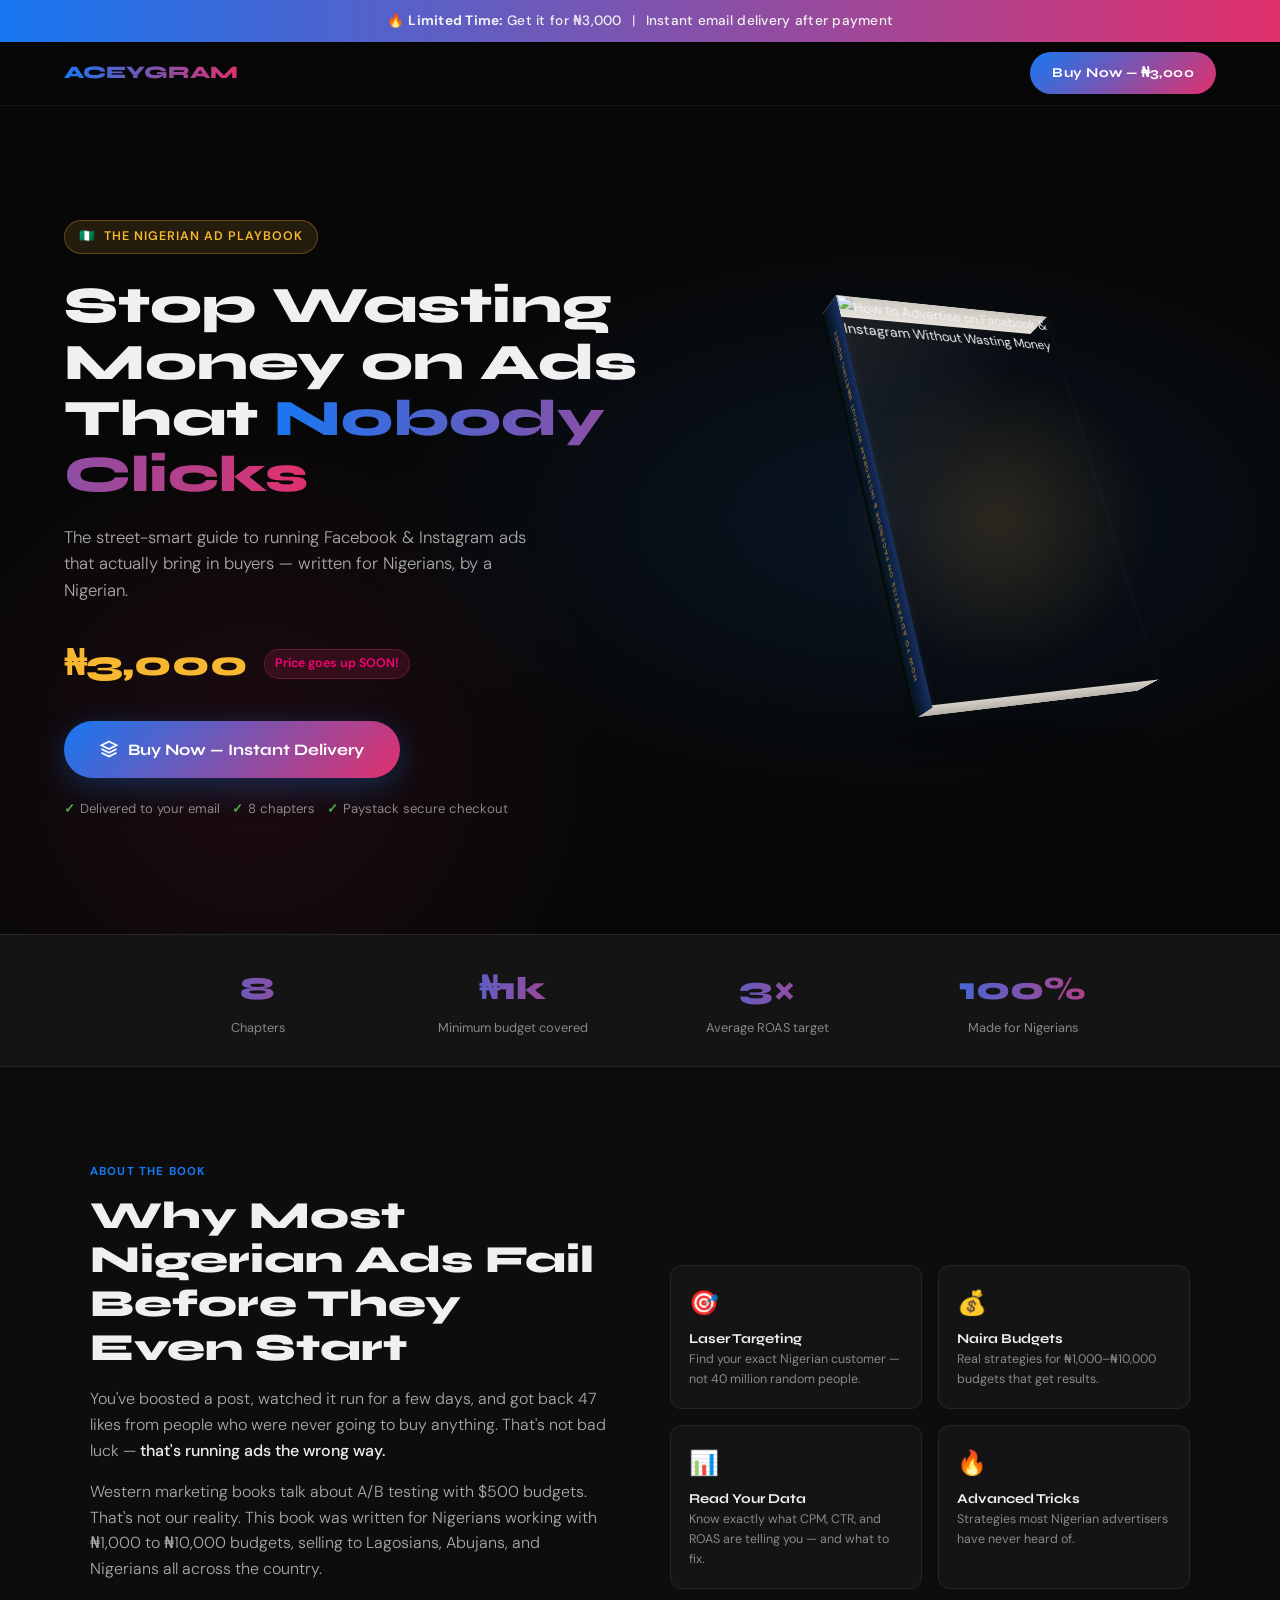
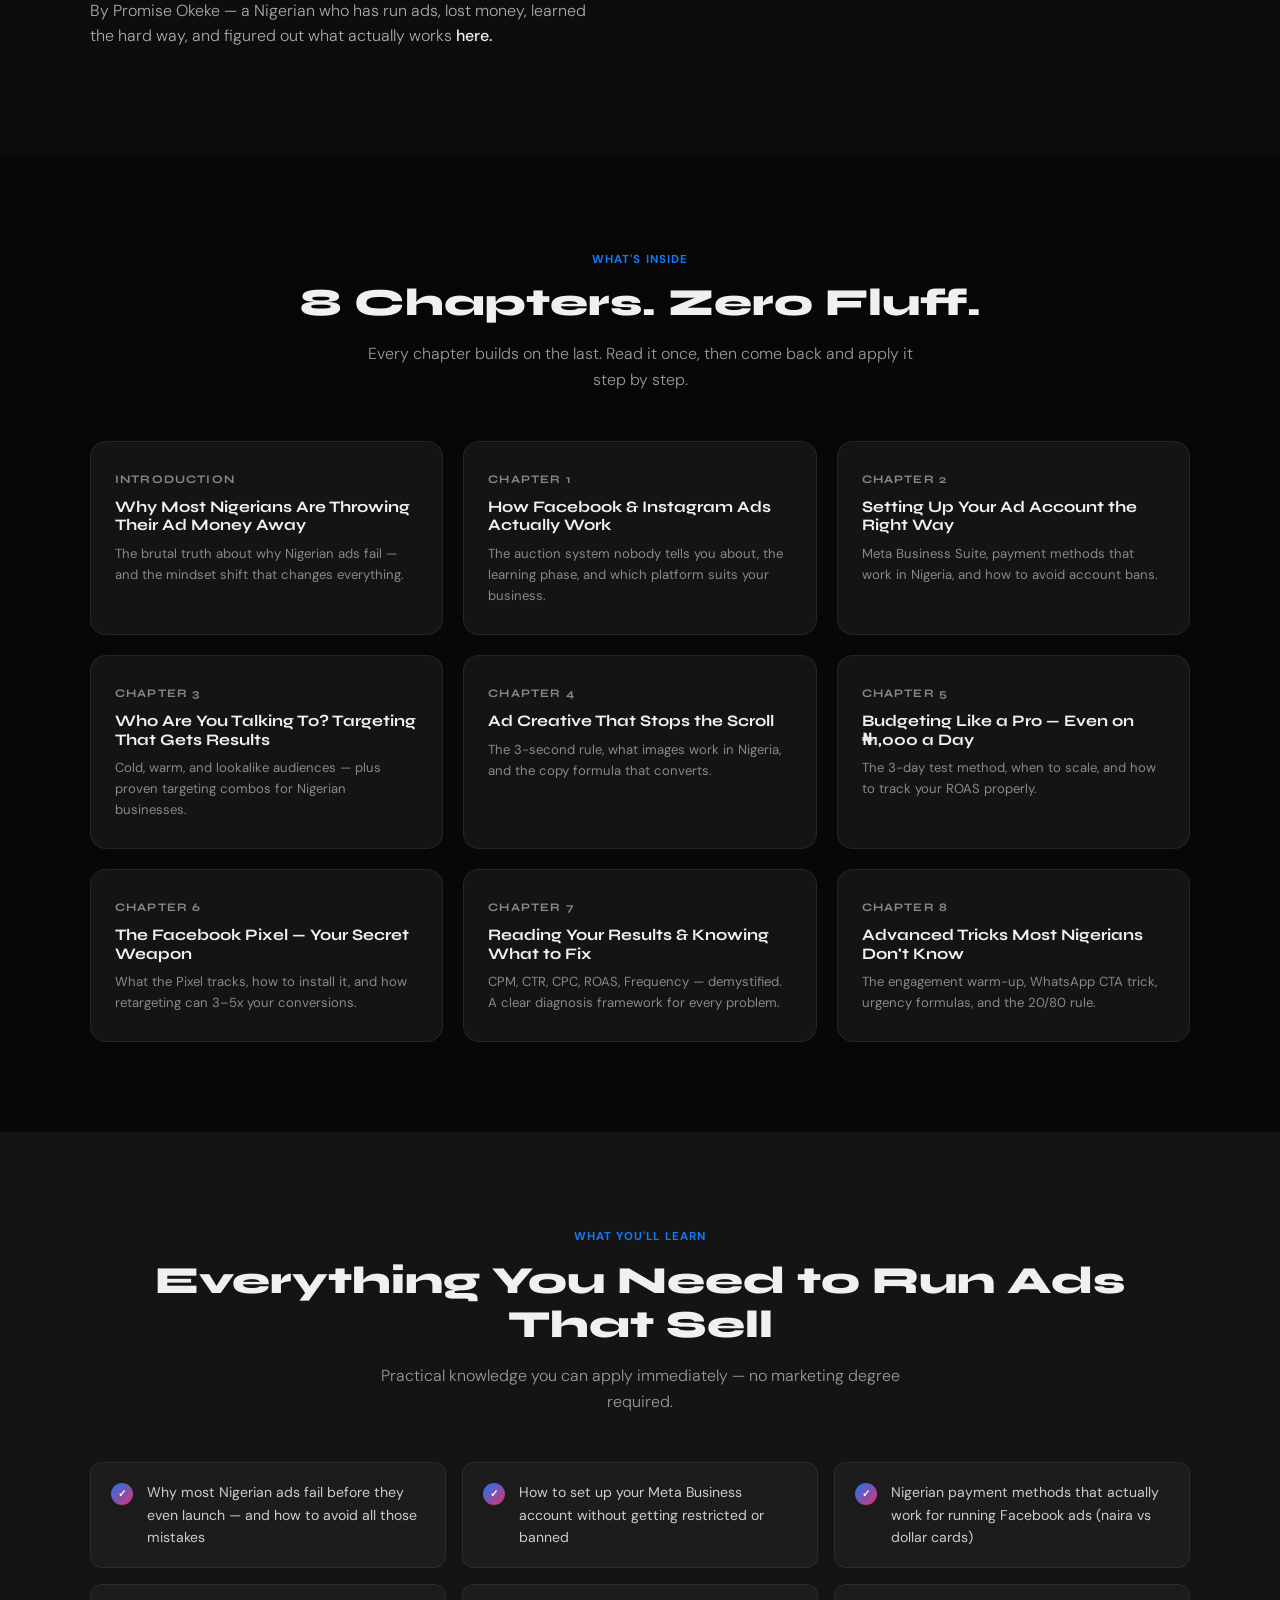
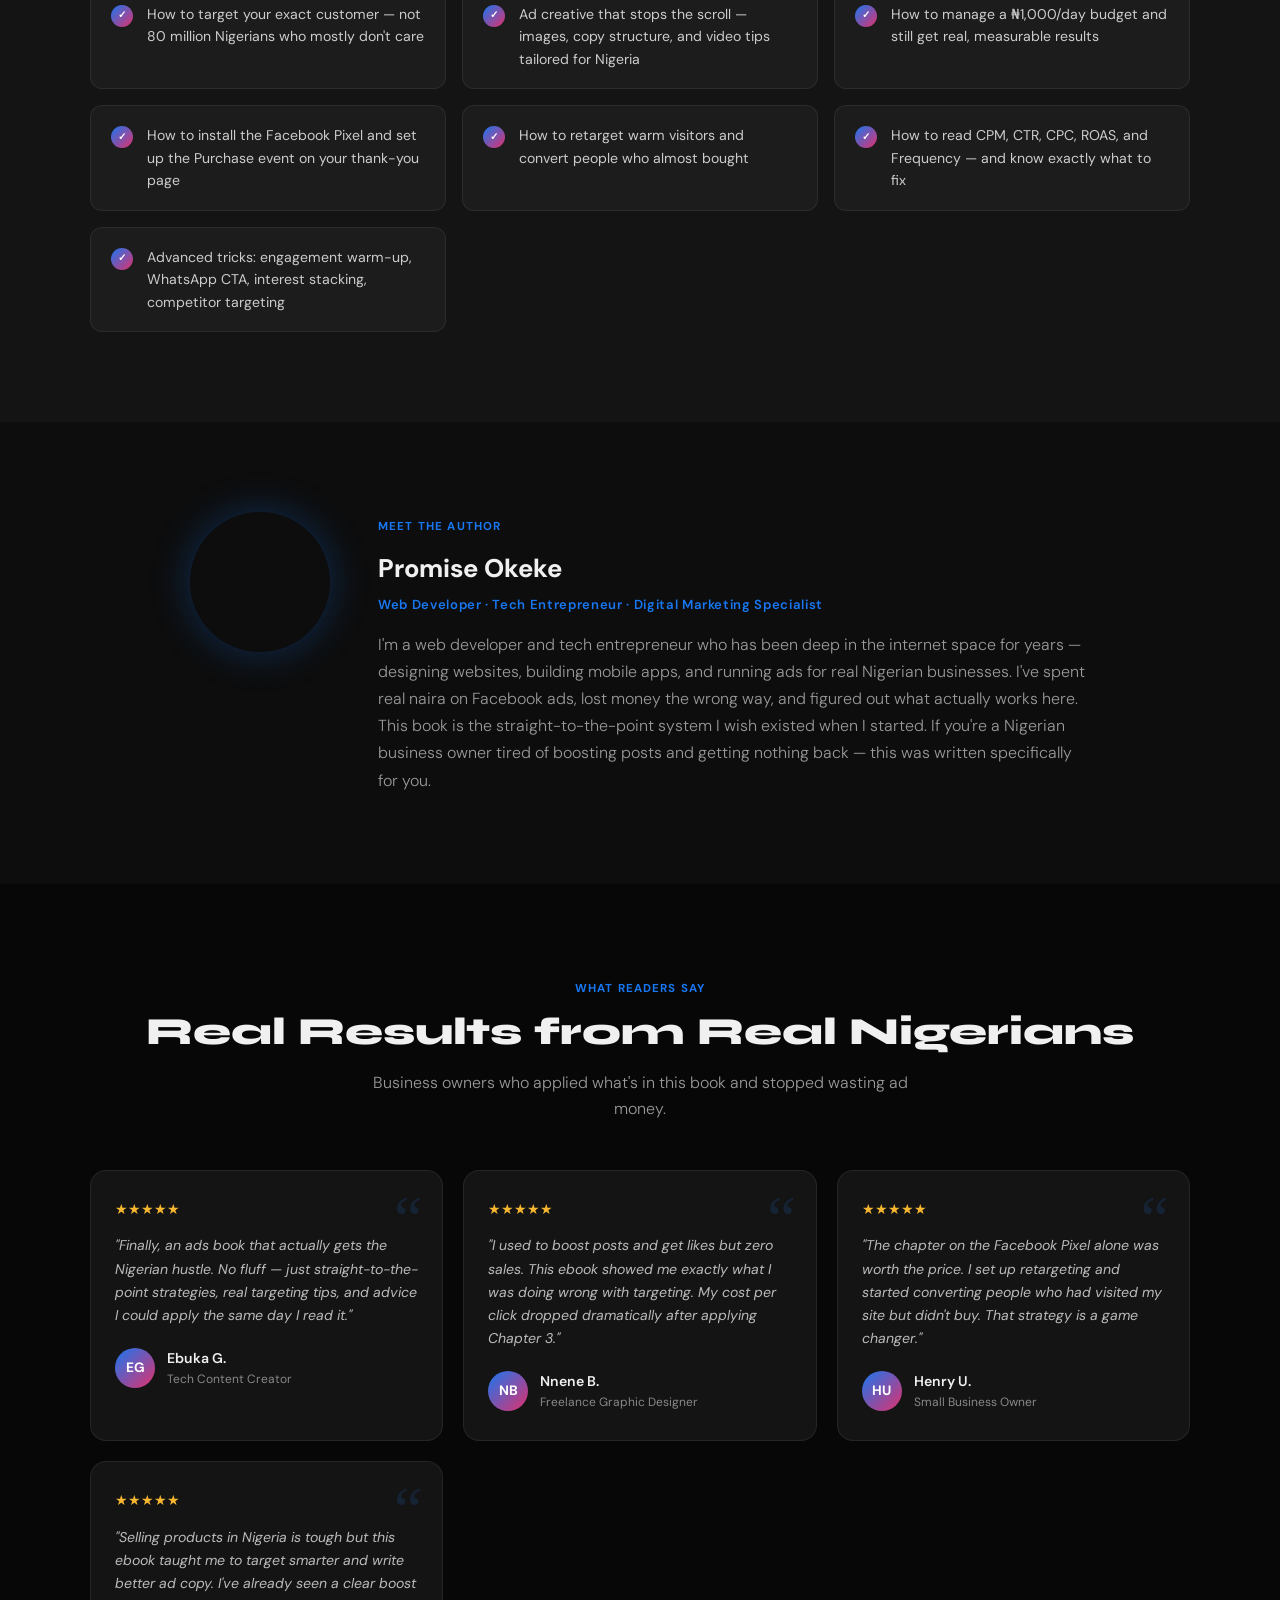
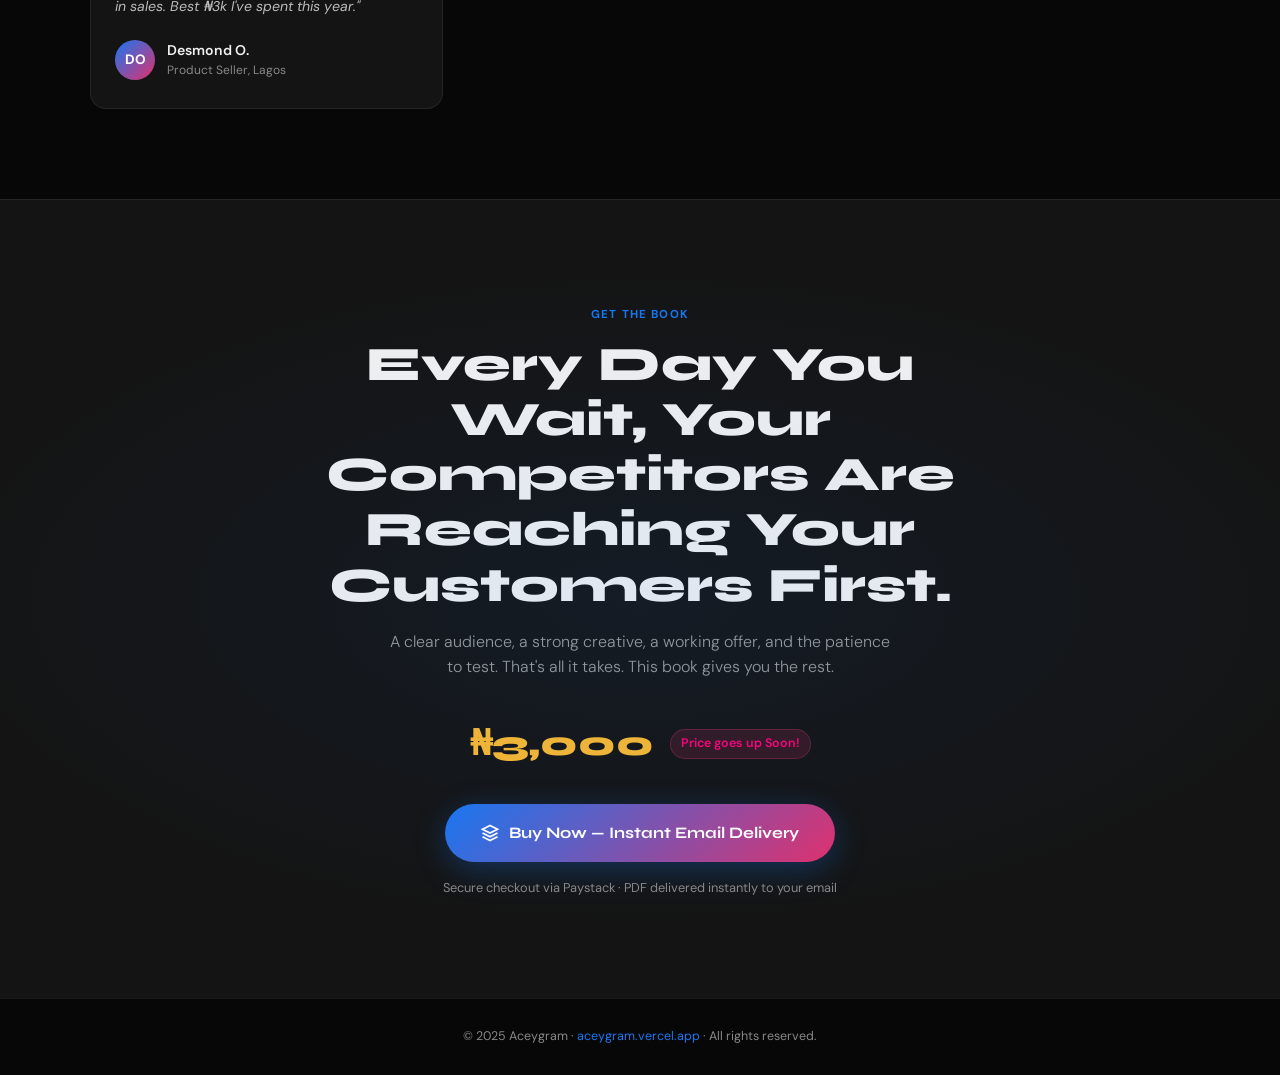
==== index.html @ b0fd4fb8 "adde and cleaned up the site, then cleaned up the thank you page" ====
<!DOCTYPE html>
<html lang="en">
<head>
<meta charset="UTF-8" />
<meta name="viewport" content="width=device-width, initial-scale=1.0"/>
<title>How to Advertise on Facebook & Instagram Without Wasting Money</title>
<link href="https://fonts.googleapis.com/css2?family=Syne:wght@400;600;700;800&family=DM+Sans:ital,wght@0,300;0,400;0,500;1,300&display=swap" rel="stylesheet"/>
<link rel="stylesheet" href="style.css"/>
</head>
<body>

<!-- ANNOUNCEMENT BAR -->
<div class="bar">
  🔥 <strong>Limited Time:</strong> Get it for ₦3,000 <span>|</span> Instant email delivery after payment
</div>

<!-- NAV -->
<nav>
  <div class="nav-logo">ACEYGRAM</div>
  <a href="https://paystack.shop/pay/nfba" target="_blank" class="nav-cta">Buy Now — ₦3,000</a>
</nav>

<!-- HERO -->
<section class="hero">
  <div class="glow-orb orb1"></div>
  <div class="glow-orb orb2"></div>
  <div class="hero-grid">
    <div class="hero-left">
      <div class="hero-badge">The Nigerian Ad Playbook</div>
      <h1>Stop Wasting Money on Ads That <em>Nobody Clicks</em></h1>
      <p class="hero-sub">The street-smart guide to running Facebook & Instagram ads that actually bring in buyers — written for Nigerians, by a Nigerian.</p>
      <div class="hero-price-row">
        <span class="price-now">₦3,000</span>
        <span class="price-note">Price goes up SOON!</span>
      </div>
      <a href="https://paystack.shop/pay/nfba" target="_blank" class="btn-primary">
        <svg viewBox="0 0 24 24" fill="none" stroke="currentColor" stroke-width="2.5"><path d="M12 2L2 7l10 5 10-5-10-5zM2 17l10 5 10-5M2 12l10 5 10-5"/></svg>
        Buy Now — Instant Delivery
      </a>
      <div class="hero-trust">
        <span class="hero-trust-item">Delivered to your email</span>
        <span class="hero-trust-item">8 chapters</span>
        <span class="hero-trust-item">Paystack secure checkout</span>
      </div>
    </div>
    <div class="hero-visual">
      <div class="book-glow"></div>
      <div class="book-wrap">
        <div class="book-scene">
          <div class="book-3d">
            <div class="book-front">
              <!-- Replace src with your actual cover image path -->
              <img src="images/book-cover.png" alt="How to Advertise on Facebook & Instagram Without Wasting Money"/>
            </div>
            <div class="book-spine">
              <span class="spine-text">How to Advertise on Facebook & Instagram Without Wasting Money</span>
            </div>
            <div class="book-top"></div>
            <div class="book-bottom"></div>
          </div>
        </div>
        <div class="book-shadow-el"></div>
      </div>
    </div>
  </div>
</section>

<!-- STATS -->
<div class="stats-bar">
  <div class="stats-inner">
    <div>
      <div class="stat-num">8</div>
      <div class="stat-label">Chapters</div>
    </div>
    <div>
      <div class="stat-num">₦1k</div>
      <div class="stat-label">Minimum budget covered</div>
    </div>
    <div>
      <div class="stat-num">3×</div>
      <div class="stat-label">Average ROAS target</div>
    </div>
    <div>
      <div class="stat-num">100%</div>
      <div class="stat-label">Made for Nigerians</div>
    </div>
  </div>
</div>

<!-- ABOUT -->
<section class="about">
  <div class="about-grid">
    <div class="about-text">
      <div class="section-tag">About the Book</div>
      <h2 class="section-title">Why Most Nigerian Ads Fail Before They Even Start</h2>
      <p>You've boosted a post, watched it run for a few days, and got back 47 likes from people who were never going to buy anything. That's not bad luck — <strong>that's running ads the wrong way.</strong></p>
      <p>Western marketing books talk about A/B testing with $500 budgets. That's not our reality. This book was written for Nigerians working with ₦1,000 to ₦10,000 budgets, selling to Lagosians, Abujans, and Nigerians all across the country.</p>
      <p>By Promise Okeke — a Nigerian who has run ads, lost money, learned the hard way, and figured out what actually works <strong>here.</strong></p>
    </div>
    <div class="about-highlights">
      <div class="highlight-card">
        <div class="highlight-icon">🎯</div>
        <h4>Laser Targeting</h4>
        <p>Find your exact Nigerian customer — not 40 million random people.</p>
      </div>
      <div class="highlight-card">
        <div class="highlight-icon">💰</div>
        <h4>Naira Budgets</h4>
        <p>Real strategies for ₦1,000–₦10,000 budgets that get results.</p>
      </div>
      <div class="highlight-card">
        <div class="highlight-icon">📊</div>
        <h4>Read Your Data</h4>
        <p>Know exactly what CPM, CTR, and ROAS are telling you — and what to fix.</p>
      </div>
      <div class="highlight-card">
        <div class="highlight-icon">🔥</div>
        <h4>Advanced Tricks</h4>
        <p>Strategies most Nigerian advertisers have never heard of.</p>
      </div>
    </div>
  </div>
</section>

<!-- CHAPTERS -->
<section class="chapters">
  <div class="center" style="max-width:1100px;margin:0 auto;">
    <div class="section-tag">What's Inside</div>
    <h2 class="section-title">8 Chapters. Zero Fluff.</h2>
    <p class="section-lead">Every chapter builds on the last. Read it once, then come back and apply it step by step.</p>
  </div>
  <div class="chapters-grid">
    <div class="chapter-card">
      <div class="chapter-num">Introduction</div>
      <h3>Why Most Nigerians Are Throwing Their Ad Money Away</h3>
      <p>The brutal truth about why Nigerian ads fail — and the mindset shift that changes everything.</p>
    </div>
    <div class="chapter-card">
      <div class="chapter-num">Chapter 1</div>
      <h3>How Facebook & Instagram Ads Actually Work</h3>
      <p>The auction system nobody tells you about, the learning phase, and which platform suits your business.</p>
    </div>
    <div class="chapter-card">
      <div class="chapter-num">Chapter 2</div>
      <h3>Setting Up Your Ad Account the Right Way</h3>
      <p>Meta Business Suite, payment methods that work in Nigeria, and how to avoid account bans.</p>
    </div>
    <div class="chapter-card">
      <div class="chapter-num">Chapter 3</div>
      <h3>Who Are You Talking To? Targeting That Gets Results</h3>
      <p>Cold, warm, and lookalike audiences — plus proven targeting combos for Nigerian businesses.</p>
    </div>
    <div class="chapter-card">
      <div class="chapter-num">Chapter 4</div>
      <h3>Ad Creative That Stops the Scroll</h3>
      <p>The 3-second rule, what images work in Nigeria, and the copy formula that converts.</p>
    </div>
    <div class="chapter-card">
      <div class="chapter-num">Chapter 5</div>
      <h3>Budgeting Like a Pro — Even on ₦1,000 a Day</h3>
      <p>The 3-day test method, when to scale, and how to track your ROAS properly.</p>
    </div>
    <div class="chapter-card">
      <div class="chapter-num">Chapter 6</div>
      <h3>The Facebook Pixel — Your Secret Weapon</h3>
      <p>What the Pixel tracks, how to install it, and how retargeting can 3–5x your conversions.</p>
    </div>
    <div class="chapter-card">
      <div class="chapter-num">Chapter 7</div>
      <h3>Reading Your Results & Knowing What to Fix</h3>
      <p>CPM, CTR, CPC, ROAS, Frequency — demystified. A clear diagnosis framework for every problem.</p>
    </div>
    <div class="chapter-card">
      <div class="chapter-num">Chapter 8</div>
      <h3>Advanced Tricks Most Nigerians Don't Know</h3>
      <p>The engagement warm-up, WhatsApp CTA trick, urgency formulas, and the 20/80 rule.</p>
    </div>
  </div>
</section>

<!-- WHAT YOU'LL LEARN -->
<section class="learn">
  <div class="center" style="max-width:1100px;margin:0 auto;">
    <div class="section-tag">What You'll Learn</div>
    <h2 class="section-title">Everything You Need to Run Ads That Sell</h2>
    <p class="section-lead">Practical knowledge you can apply immediately — no marketing degree required.</p>
  </div>
  <div class="learn-list">
    <div class="learn-item"><div class="learn-check">✓</div><p>Why most Nigerian ads fail before they even launch — and how to avoid all those mistakes</p></div>
    <div class="learn-item"><div class="learn-check">✓</div><p>How to set up your Meta Business account without getting restricted or banned</p></div>
    <div class="learn-item"><div class="learn-check">✓</div><p>Nigerian payment methods that actually work for running Facebook ads (naira vs dollar cards)</p></div>
    <div class="learn-item"><div class="learn-check">✓</div><p>How to target your exact customer — not 80 million Nigerians who mostly don't care</p></div>
    <div class="learn-item"><div class="learn-check">✓</div><p>Ad creative that stops the scroll — images, copy structure, and video tips tailored for Nigeria</p></div>
    <div class="learn-item"><div class="learn-check">✓</div><p>How to manage a ₦1,000/day budget and still get real, measurable results</p></div>
    <div class="learn-item"><div class="learn-check">✓</div><p>How to install the Facebook Pixel and set up the Purchase event on your thank-you page</p></div>
    <div class="learn-item"><div class="learn-check">✓</div><p>How to retarget warm visitors and convert people who almost bought</p></div>
    <div class="learn-item"><div class="learn-check">✓</div><p>How to read CPM, CTR, CPC, ROAS, and Frequency — and know exactly what to fix</p></div>
    <div class="learn-item"><div class="learn-check">✓</div><p>Advanced tricks: engagement warm-up, WhatsApp CTA, interest stacking, competitor targeting</p></div>
  </div>
</section>

<!-- AUTHOR -->
<section class="author">
  <div class="author-inner">
    <div class="author-avatar">
      
    </div>
    <div>
      <div class="section-tag">Meet the Author</div>
      <div class="author-name">Promise Okeke</div>
      <div class="author-role">Web Developer · Tech Entrepreneur · Digital Marketing Specialist</div>
      <p class="author-bio">I'm a web developer and tech entrepreneur who has been deep in the internet space for years — designing websites, building mobile apps, and running ads for real Nigerian businesses. I've spent real naira on Facebook ads, lost money the wrong way, and figured out what actually works here. This book is the straight-to-the-point system I wish existed when I started. If you're a Nigerian business owner tired of boosting posts and getting nothing back — this was written specifically for you.</p>
    </div>
  </div>
</section>

<!-- TESTIMONIALS -->
<section class="testimonials">
  <div class="center" style="max-width:1100px;margin:0 auto;">
    <div class="section-tag">What Readers Say</div>
    <h2 class="section-title">Real Results from Real Nigerians</h2>
    <p class="section-lead">Business owners who applied what's in this book and stopped wasting ad money.</p>
  </div>
  <div class="testi-grid">
    <div class="testi-card">
      <div class="stars">★★★★★</div>
      <p class="testi-text">"Finally, an ads book that actually gets the Nigerian hustle. No fluff — just straight-to-the-point strategies, real targeting tips, and advice I could apply the same day I read it."</p>
      <div class="testi-author">
        <div class="testi-avatar">EG</div>
        <div>
          <div class="testi-name">Ebuka G.</div>
          <div class="testi-role">Tech Content Creator</div>
        </div>
      </div>
    </div>
    <div class="testi-card">
      <div class="stars">★★★★★</div>
      <p class="testi-text">"I used to boost posts and get likes but zero sales. This ebook showed me exactly what I was doing wrong with targeting. My cost per click dropped dramatically after applying Chapter 3."</p>
      <div class="testi-author">
        <div class="testi-avatar">NB</div>
        <div>
          <div class="testi-name">Nnene B.</div>
          <div class="testi-role">Freelance Graphic Designer</div>
        </div>
      </div>
    </div>
    <div class="testi-card">
      <div class="stars">★★★★★</div>
      <p class="testi-text">"The chapter on the Facebook Pixel alone was worth the price. I set up retargeting and started converting people who had visited my site but didn't buy. That strategy is a game changer."</p>
      <div class="testi-author">
        <div class="testi-avatar">HU</div>
        <div>
          <div class="testi-name">Henry U.</div>
          <div class="testi-role">Small Business Owner</div>
        </div>
      </div>
    </div>
    <div class="testi-card">
      <div class="stars">★★★★★</div>
      <p class="testi-text">"Selling products in Nigeria is tough but this ebook taught me to target smarter and write better ad copy. I've already seen a clear boost in sales. Best ₦3k I've spent this year."</p>
      <div class="testi-author">
        <div class="testi-avatar">DO</div>
        <div>
          <div class="testi-name">Desmond O.</div>
          <div class="testi-role">Product Seller, Lagos</div>
        </div>
      </div>
    </div>
  </div>
</section>

<!-- CTA -->
<section class="cta-section">
  <div class="section-tag">Get the Book</div>
  <h2>Every Day You Wait, Your Competitors Are Reaching Your Customers First.</h2>
  <p>A clear audience, a strong creative, a working offer, and the patience to test. That's all it takes. This book gives you the rest.</p>
  <div class="cta-price-display">
    <span class="price-now">₦3,000</span>
    <span class="price-note">Price goes up Soon!</span>
  </div>
  <a href="https://paystack.shop/pay/nfba" target="_blank" class="btn-primary">
    <svg viewBox="0 0 24 24" fill="none" stroke="currentColor" stroke-width="2.5" width="18" height="18"><path d="M12 2L2 7l10 5 10-5-10-5zM2 17l10 5 10-5M2 12l10 5 10-5"/></svg>
    Buy Now — Instant Email Delivery
  </a>
  <div style="margin-top:16px;font-size:0.8rem;color:var(--muted);">Secure checkout via Paystack · PDF delivered instantly to your email</div>
</section>

<!-- FOOTER -->
<footer>
  <p>© 2025 Aceygram · <a href="https://aceygram.xyz">aceygram.vercel.app</a> · All rights reserved.</p>
</footer>

</body>
</html>
---- style.css ----
:root {
    --blue: #1877F2;
    --ig: #E1306C;
    --accent: #F7B731;
    --dark: #0d0d0d;
    --darker: #070707;
    --surface: #141414;
    --surface2: #1c1c1c;
    --text: #f0f0f0;
    --muted: #888;
    --border: rgba(255,255,255,0.07);
  }

  *, *::before, *::after { box-sizing: border-box; margin: 0; padding: 0; }

  html { scroll-behavior: smooth; }

  body {
    background: var(--darker);
    color: var(--text);
    font-family: 'DM Sans', sans-serif;
    font-size: 16px;
    line-height: 1.6;
    overflow-x: hidden;
  }

  h1,h2,h3,h4 { font-family: 'Syne', sans-serif; line-height: 1.15; }

  a { text-decoration: none; color: inherit; }

  /* ── ANNOUNCEMENT BAR ── */
  .bar {
    background: linear-gradient(90deg, var(--blue), var(--ig));
    text-align: center;
    padding: 10px 20px;
    font-size: 0.85rem;
    font-weight: 500;
    letter-spacing: 0.02em;
  }
  .bar span { opacity: 0.85; margin: 0 6px; }
  .bar strong { font-weight: 700; }

  /* ── NAV ── */
  nav {
    position: sticky; top: 0; z-index: 100;
    background: rgba(7,7,7,0.92);
    backdrop-filter: blur(12px);
    border-bottom: 1px solid var(--border);
    display: flex; align-items: center; justify-content: space-between;
    padding: 0 5%;
    height: 64px;
  }
  .nav-logo {
    font-family: 'Syne', sans-serif;
    font-weight: 800;
    font-size: 1.1rem;
    background: linear-gradient(90deg, var(--blue), var(--ig));
    -webkit-background-clip: text;
    -webkit-text-fill-color: transparent;
    background-clip: text;
  }
  .nav-cta {
    background: linear-gradient(135deg, var(--blue), var(--ig));
    color: #fff;
    font-family: 'Syne', sans-serif;
    font-weight: 700;
    font-size: 0.85rem;
    padding: 10px 22px;
    border-radius: 50px;
    letter-spacing: 0.03em;
    transition: opacity 0.2s, transform 0.2s;
  }
  .nav-cta:hover { opacity: 0.88; transform: translateY(-1px); }

  /* ── HERO ── */
  .hero {
    min-height: 92vh;
    display: flex; align-items: center;
    padding: 60px 5% 60px;
    position: relative;
    overflow: hidden;
  }
  .hero::before {
    content: '';
    position: absolute; inset: 0;
    background:
      radial-gradient(ellipse 60% 50% at 70% 50%, rgba(24,119,242,0.12) 0%, transparent 70%),
      radial-gradient(ellipse 40% 60% at 20% 80%, rgba(225,48,108,0.1) 0%, transparent 70%);
    pointer-events: none;
  }
  .hero-grid {
    display: grid;
    grid-template-columns: 1.5fr 1fr;
    gap: 60px;
    align-items: center;
    max-width: 1200px;
    margin: 0 auto;
    width: 100%;
    position: relative;
  }
  .hero-badge {
    display: inline-flex; align-items: center; gap: 8px;
    background: rgba(247,183,49,0.12);
    border: 1px solid rgba(247,183,49,0.3);
    color: var(--accent);
    font-size: 0.78rem;
    font-weight: 600;
    letter-spacing: 0.08em;
    text-transform: uppercase;
    padding: 6px 14px;
    border-radius: 50px;
    margin-bottom: 24px;
  }
  .hero-badge::before { content: '🇳🇬'; font-size: 1em; }
  .hero h1 {
    font-size: clamp(2.2rem, 4vw, 3.4rem);
    font-weight: 800;
    line-height: 1.1;
    margin-bottom: 20px;
  }
  .hero h1 em {
    font-style: normal;
    background: linear-gradient(90deg, var(--blue), var(--ig));
    -webkit-background-clip: text;
    -webkit-text-fill-color: transparent;
    background-clip: text;
  }
  .hero-sub {
    font-size: 1.05rem;
    color: #aaa;
    margin-bottom: 32px;
    max-width: 480px;
    font-weight: 300;
  }
  .hero-price-row {
    display: flex; align-items: center; gap: 16px;
    margin-bottom: 28px;
  }
  .price-now {
    font-family: 'Syne', sans-serif;
    font-size: 2.2rem;
    font-weight: 800;
    color: var(--accent);
  }
  .price-old {
    font-size: 1rem;
    color: var(--muted);
    text-decoration: line-through;
  }
  .price-note {
    font-size: 0.78rem;
    background: rgba(225,48,108,0.15);
    border: 1px solid rgba(225,48,108,0.3);
    color: #f07;
    padding: 4px 10px;
    border-radius: 20px;
    font-weight: 600;
  }
  .btn-primary {
    display: inline-flex; align-items: center; gap: 10px;
    background: linear-gradient(135deg, var(--blue) 0%, var(--ig) 100%);
    color: #fff;
    font-family: 'Syne', sans-serif;
    font-weight: 700;
    font-size: 1rem;
    padding: 16px 36px;
    border-radius: 50px;
    border: none; cursor: pointer;
    transition: transform 0.2s, box-shadow 0.2s;
    box-shadow: 0 8px 32px rgba(24,119,242,0.3);
  }
  .btn-primary:hover { transform: translateY(-2px); box-shadow: 0 12px 40px rgba(24,119,242,0.45); }
  .btn-primary svg { width: 18px; height: 18px; }
  .hero-trust {
    display: flex; align-items: center; gap: 12px;
    margin-top: 20px;
    font-size: 0.82rem;
    color: var(--muted);
  }
  .hero-trust-item { display: flex; align-items: center; gap: 5px; }
  .hero-trust-item::before { content: '✓'; color: #4caf50; font-weight: 700; }

  /* Book mockup */
  .hero-visual {
    display: flex; align-items: center; justify-content: center;
    position: relative;
  }
  .book-wrap {
    position: relative;
    width: 280px;
    animation: float 4s ease-in-out infinite;
  }
  @keyframes float {
    0%,100% { transform: translateY(0px) rotate(-2deg); }
    50% { transform: translateY(-16px) rotate(-2deg); }
  }
    /* ── BOOK VISUAL ── */
  .hero-visual {
    display: flex; align-items: center; justify-content: center;
    position: relative;
  }
  .book-wrap {
    position: relative;
    animation: float 5s ease-in-out infinite;
  }
  @keyframes float {
    0%,100% { transform: translateY(0) rotate(-2deg); }
    50% { transform: translateY(-14px) rotate(-2deg); }
  }
  .book-scene { perspective: 1200px; }
  .book-3d {
    width: 260px;
    height: 423px;
    position: relative;
    transform-style: preserve-3d;
    transform: rotateY(34deg) rotateX(26deg);
}
.book-front {
    position: absolute;
    width: 260px;
    height: 425px;
    transform: translateZ(18px);
    border-radius: 2px 6px 6px 2px;
    overflow: hidden;
    box-shadow: inset 0 2px 6px rgba(255, 255, 255, 0.06);
}
  .book-front img {
    width: 100%; height: 100%; object-fit: cover; display: block;
  }
  .book-front::after {
    content: '';
    position: absolute; inset: 0;
    background: linear-gradient(135deg, rgba(255,255,255,0.1) 0%, transparent 40%);
    pointer-events: none;
  }
 .book-spine {
    position: absolute;
    width: 36px;
    height: 425px;
    left: 0;
    top: 0;
    background: linear-gradient(to right, #05100a 0%, #0B1E3D 50%, #1a3060 100%);
    transform: rotateY(-90deg) translateZ(0) translateX(-18px);
    transform-origin: left center;
    display: flex;
    align-items: center;
    justify-content: center;
}
  .book-spine::before {
    content: '';
    position: absolute; top:0; left:0; bottom:0; width:4px;
    background: rgba(0,0,0,0.45);
  }
  .spine-text {
    writing-mode: vertical-rl;
    transform: rotate(180deg);
    color: rgba(245,166,35,0.6);
    font-size: 8px;
    font-weight: 700;
    letter-spacing: 0.12em;
    text-transform: uppercase;
    white-space: nowrap;
  }
  .book-top {
    position: absolute;
    width: 260px; height: 36px;
    top:0; left:0;
    background: linear-gradient(to bottom, #e8e4dc 0%, #ccc8c0 100%);
    transform: rotateX(90deg) translateZ(0) translateY(-18px);
    transform-origin: top center;
  }
  .book-top::before {
    content:''; position:absolute; inset:0;
    background: repeating-linear-gradient(to right, transparent 0, transparent 3px, rgba(0,0,0,0.04) 3px, rgba(0,0,0,0.04) 4px);
  }
  .book-bottom {
    position: absolute;
    width: 260px; height: 36px;
    bottom:0; left:0;
    background: linear-gradient(to top, #b8b4ac 0%, #d4d0c8 100%);
    transform: rotateX(-90deg) translateZ(0) translateY(18px);
    transform-origin: bottom center;
  }
  .book-shadow-el {
    width: 240px; height: 36px;
    background: radial-gradient(ellipse, rgba(0,0,0,0.5) 0%, transparent 75%);
    margin: 14px auto 0;
    filter: blur(8px);
    transform: scaleX(1.15);
  }
  .book-glow {
    position: absolute;
    width: 340px; height: 340px;
    border-radius: 50%;
    background: radial-gradient(circle, rgba(245,166,35,0.15) 0%, transparent 65%);
    top: 50%; left: 50%;
    transform: translate(-50%,-50%);
    z-index: -1;
    pointer-events: none;
  }

  /* ── STATS BAR ── */
  .stats-bar {
    background: var(--surface);
    border-top: 1px solid var(--border);
    border-bottom: 1px solid var(--border);
    padding: 28px 5%;
  }
  .stats-inner {
    max-width: 1000px; margin: 0 auto;
    display: grid; grid-template-columns: repeat(4,1fr);
    gap: 20px; text-align: center;
  }
  .stat-num {
    font-family: 'Syne', sans-serif;
    font-size: 2rem; font-weight: 800;
    background: linear-gradient(90deg, var(--blue), var(--ig));
    -webkit-background-clip: text; -webkit-text-fill-color: transparent; background-clip: text;
  }
  .stat-label { font-size: 0.8rem; color: var(--muted); margin-top: 4px; }

  /* ── SECTION BASE ── */
  section { padding: 90px 5%; }
  .section-tag {
    display: inline-block;
    font-size: 0.72rem; font-weight: 700;
    letter-spacing: 0.1em; text-transform: uppercase;
    color: var(--blue);
    margin-bottom: 12px;
  }
  .section-title {
    font-size: clamp(1.8rem, 3vw, 2.6rem);
    font-weight: 800; margin-bottom: 16px;
  }
  .section-lead {
    font-size: 1rem; color: #999; max-width: 560px;
    font-weight: 300; margin-bottom: 48px;
  }
  .center { text-align: center; }
  .center .section-lead { margin: 0 auto 48px; }

  /* ── ABOUT ── */
  .about { background: var(--dark); }
  .about-grid {
    display: grid; grid-template-columns: 1fr 1fr;
    gap: 60px; align-items: center;
    max-width: 1100px; margin: 0 auto;
  }
  .about-text p { color: #aaa; margin-bottom: 16px; font-weight: 300; }
  .about-text p strong { color: var(--text); font-weight: 500; }
  .about-highlights {
    display: grid; grid-template-columns: 1fr 1fr;
    gap: 16px; margin-top: 32px;
  }
  .highlight-card {
    background: var(--surface);
    border: 1px solid var(--border);
    border-radius: 12px;
    padding: 18px;
    transition: border-color 0.2s, transform 0.2s;
  }
  .highlight-card:hover { border-color: rgba(24,119,242,0.4); transform: translateY(-2px); }
  .highlight-icon { font-size: 1.5rem; margin-bottom: 8px; }
  .highlight-card h4 { font-size: 0.85rem; font-weight: 700; margin-bottom: 4px; }
  .highlight-card p { font-size: 0.78rem; color: var(--muted); margin: 0; }

  /* ── CHAPTERS ── */
  .chapters { background: var(--darker); }
  .chapters-grid {
    display: grid; grid-template-columns: repeat(auto-fill, minmax(280px,1fr));
    gap: 20px; max-width: 1100px; margin: 0 auto;
  }
  .chapter-card {
    background: var(--surface);
    border: 1px solid var(--border);
    border-radius: 16px;
    padding: 28px 24px;
    position: relative; overflow: hidden;
    transition: border-color 0.25s, transform 0.25s;
  }
  .chapter-card:hover { border-color: rgba(24,119,242,0.45); transform: translateY(-3px); }
  .chapter-card::before {
    content: '';
    position: absolute; top: 0; left: 0; right: 0; height: 3px;
    background: linear-gradient(90deg, var(--blue), var(--ig));
    opacity: 0;
    transition: opacity 0.25s;
  }
  .chapter-card:hover::before { opacity: 1; }
  .chapter-num {
    font-family: 'Syne', sans-serif;
    font-size: 0.72rem; font-weight: 700;
    letter-spacing: 0.1em; text-transform: uppercase;
    color: var(--muted); margin-bottom: 10px;
  }
  .chapter-card h3 { font-size: 1rem; font-weight: 700; margin-bottom: 8px; }
  .chapter-card p { font-size: 0.82rem; color: var(--muted); }

  /* ── WHAT YOU'LL LEARN ── */
  .learn { background: var(--surface); }
  .learn-list {
    display: grid; grid-template-columns: repeat(auto-fill, minmax(300px,1fr));
    gap: 16px; max-width: 1100px; margin: 0 auto;
  }
  .learn-item {
    display: flex; align-items: flex-start; gap: 14px;
    background: var(--surface2);
    border: 1px solid var(--border);
    border-radius: 12px;
    padding: 18px 20px;
  }
  .learn-check {
    width: 22px; height: 22px; min-width: 22px;
    background: linear-gradient(135deg, var(--blue), var(--ig));
    border-radius: 50%;
    display: flex; align-items: center; justify-content: center;
    font-size: 0.65rem; color: #fff; font-weight: 700; margin-top: 2px;
  }
  .learn-item p { font-size: 0.88rem; color: #ccc; }

  /* ── AUTHOR ── */
  .author { background: var(--dark); }
  .author-inner {
    max-width: 900px; margin: 0 auto;
    display: grid; grid-template-columns: auto 1fr;
    gap: 48px; align-items: start;
  }
  .author-avatar {
    width: 140px; height: 140px; border-radius: 50%;
    background: url(images/ace-no-bg.png) top/cover;
    display: flex; align-items: center; justify-content: center;
    font-family: 'Syne', sans-serif;
    font-size: 3rem; font-weight: 800; color: #fff;
    flex-shrink: 0;
    box-shadow: 0 0 40px rgba(24,119,242,0.3);
  }
  .author-name { font-size: 1.6rem; font-weight: 800; margin-bottom: 4px; }
  .author-role { font-size: 0.82rem; color: var(--blue); font-weight: 600; margin-bottom: 16px; letter-spacing: 0.05em; }
  .author-bio { color: #999; font-weight: 300; line-height: 1.7; }

  /* ── TESTIMONIALS ── */
  .testimonials { background: var(--darker); }
  .testi-grid {
    display: grid; grid-template-columns: repeat(auto-fill, minmax(280px,1fr));
    gap: 20px; max-width: 1100px; margin: 0 auto;
  }
  .testi-card {
    background: var(--surface);
    border: 1px solid var(--border);
    border-radius: 16px;
    padding: 28px 24px;
    position: relative;
  }
  .testi-card::before {
    content: '\201C';
    position: absolute; top: 16px; right: 20px;
    font-size: 4rem; color: rgba(24,119,242,0.15);
    font-family: Georgia, serif; line-height: 1;
  }
  .stars { color: var(--accent); font-size: 0.85rem; margin-bottom: 14px; }
  .testi-text { font-size: 0.88rem; color: #bbb; line-height: 1.65; margin-bottom: 20px; font-style: italic; }
  .testi-author { display: flex; align-items: center; gap: 12px; }
  .testi-avatar {
    width: 40px; height: 40px; border-radius: 50%;
    background: linear-gradient(135deg, var(--blue), var(--ig));
    display: flex; align-items: center; justify-content: center;
    font-weight: 700; font-size: 0.85rem; color: #fff;
  }
  .testi-name { font-weight: 600; font-size: 0.88rem; }
  .testi-role { font-size: 0.75rem; color: var(--muted); }

  /* ── CTA ── */
  .cta-section {
    background: var(--surface);
    border-top: 1px solid var(--border);
    padding: 100px 5%;
    text-align: center;
    position: relative; overflow: hidden;
  }
  .cta-section::before {
    content: '';
    position: absolute; inset: 0;
    background:
      radial-gradient(ellipse 80% 60% at 50% 50%, rgba(24,119,242,0.08) 0%, transparent 70%);
    pointer-events: none;
  }
  .cta-section h2 {
    font-size: clamp(2rem, 4vw, 3rem);
    font-weight: 800; margin-bottom: 16px;
    max-width: 700px; margin-left: auto; margin-right: auto;
  }
  .cta-section p {
    color: #999; font-size: 1rem; max-width: 500px;
    margin: 0 auto 36px; font-weight: 300;
  }
  .cta-price-display {
    display: flex; align-items: center; justify-content: center; gap: 16px;
    margin-bottom: 32px;
  }

  /* ── FOOTER ── */
  footer {
    background: var(--darker);
    border-top: 1px solid var(--border);
    text-align: center;
    padding: 28px 5%;
    font-size: 0.78rem;
    color: var(--muted);
  }
  footer a { color: var(--blue); }

  /* ── RESPONSIVE ── */
  @media (max-width: 768px) {
    .hero-grid { grid-template-columns: 1fr; text-align: center; }
    .hero-sub { max-width: 100%; }
    .hero-badge { margin: 0 auto 24px; }
    .hero-price-row { justify-content: center; flex-wrap: wrap; }
    .hero-trust { justify-content: center; flex-wrap: wrap; }
    .hero-visual { margin-top: 40px; }
    .book-wrap { width: 220px; }
    .stats-inner { grid-template-columns: repeat(2,1fr); }
    .about-grid { grid-template-columns: 1fr; }
    .about-highlights { grid-template-columns: 1fr; }
    .author-inner { grid-template-columns: 1fr; text-align: center; }
    .author-avatar { margin: 0 auto; }
  }

  /* ── ANIMATIONS ── */
  @keyframes fadeUp {
    from { opacity: 0; transform: translateY(30px); }
    to { opacity: 1; transform: translateY(0); }
  }
  .hero-left > * { animation: fadeUp 0.7s ease both; }
  .hero-left > *:nth-child(1) { animation-delay: 0.1s; }
  .hero-left > *:nth-child(2) { animation-delay: 0.2s; }
  .hero-left > *:nth-child(3) { animation-delay: 0.3s; }
  .hero-left > *:nth-child(4) { animation-delay: 0.4s; }
  .hero-left > *:nth-child(5) { animation-delay: 0.5s; }
  .hero-visual { animation: fadeUp 0.9s 0.4s ease both; }

  /* my own styles */


  /* ── 3D SCENE ── */
  .scene {
    perspective: 1200px;
    perspective-origin: 50% 50%;
  }
 
  .book {
    width: 280px;
    height: 400px;
    position: relative;
    transform-style: preserve-3d;
    transform: rotateY(-25deg) rotateX(5deg);
    animation: hover 5s ease-in-out infinite;
    filter: drop-shadow(-30px 30px 50px rgba(0,0,0,0.7));
  }
 
  @keyframes hover {
    0%, 100% { transform: rotateY(-25deg) rotateX(5deg) translateY(0px); }
    50%       { transform: rotateY(-22deg) rotateX(4deg) translateY(-14px); }
  }
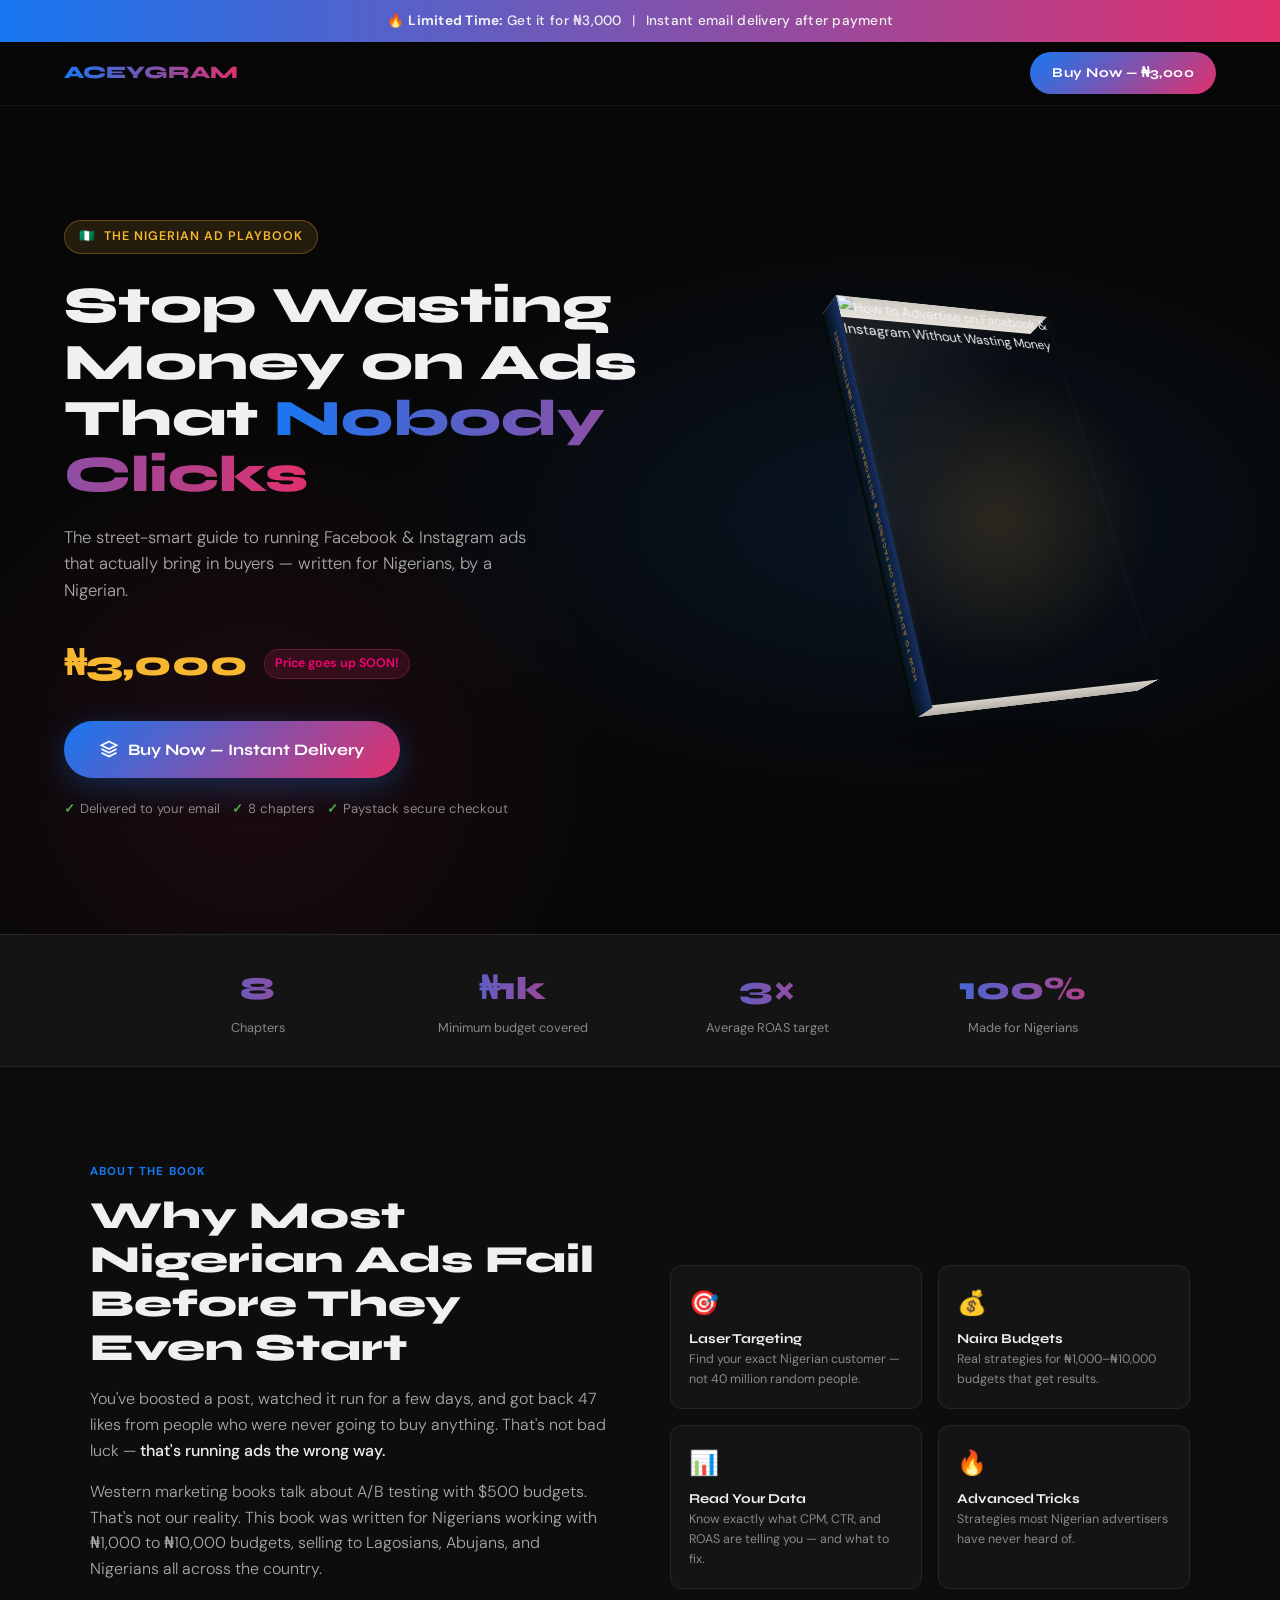
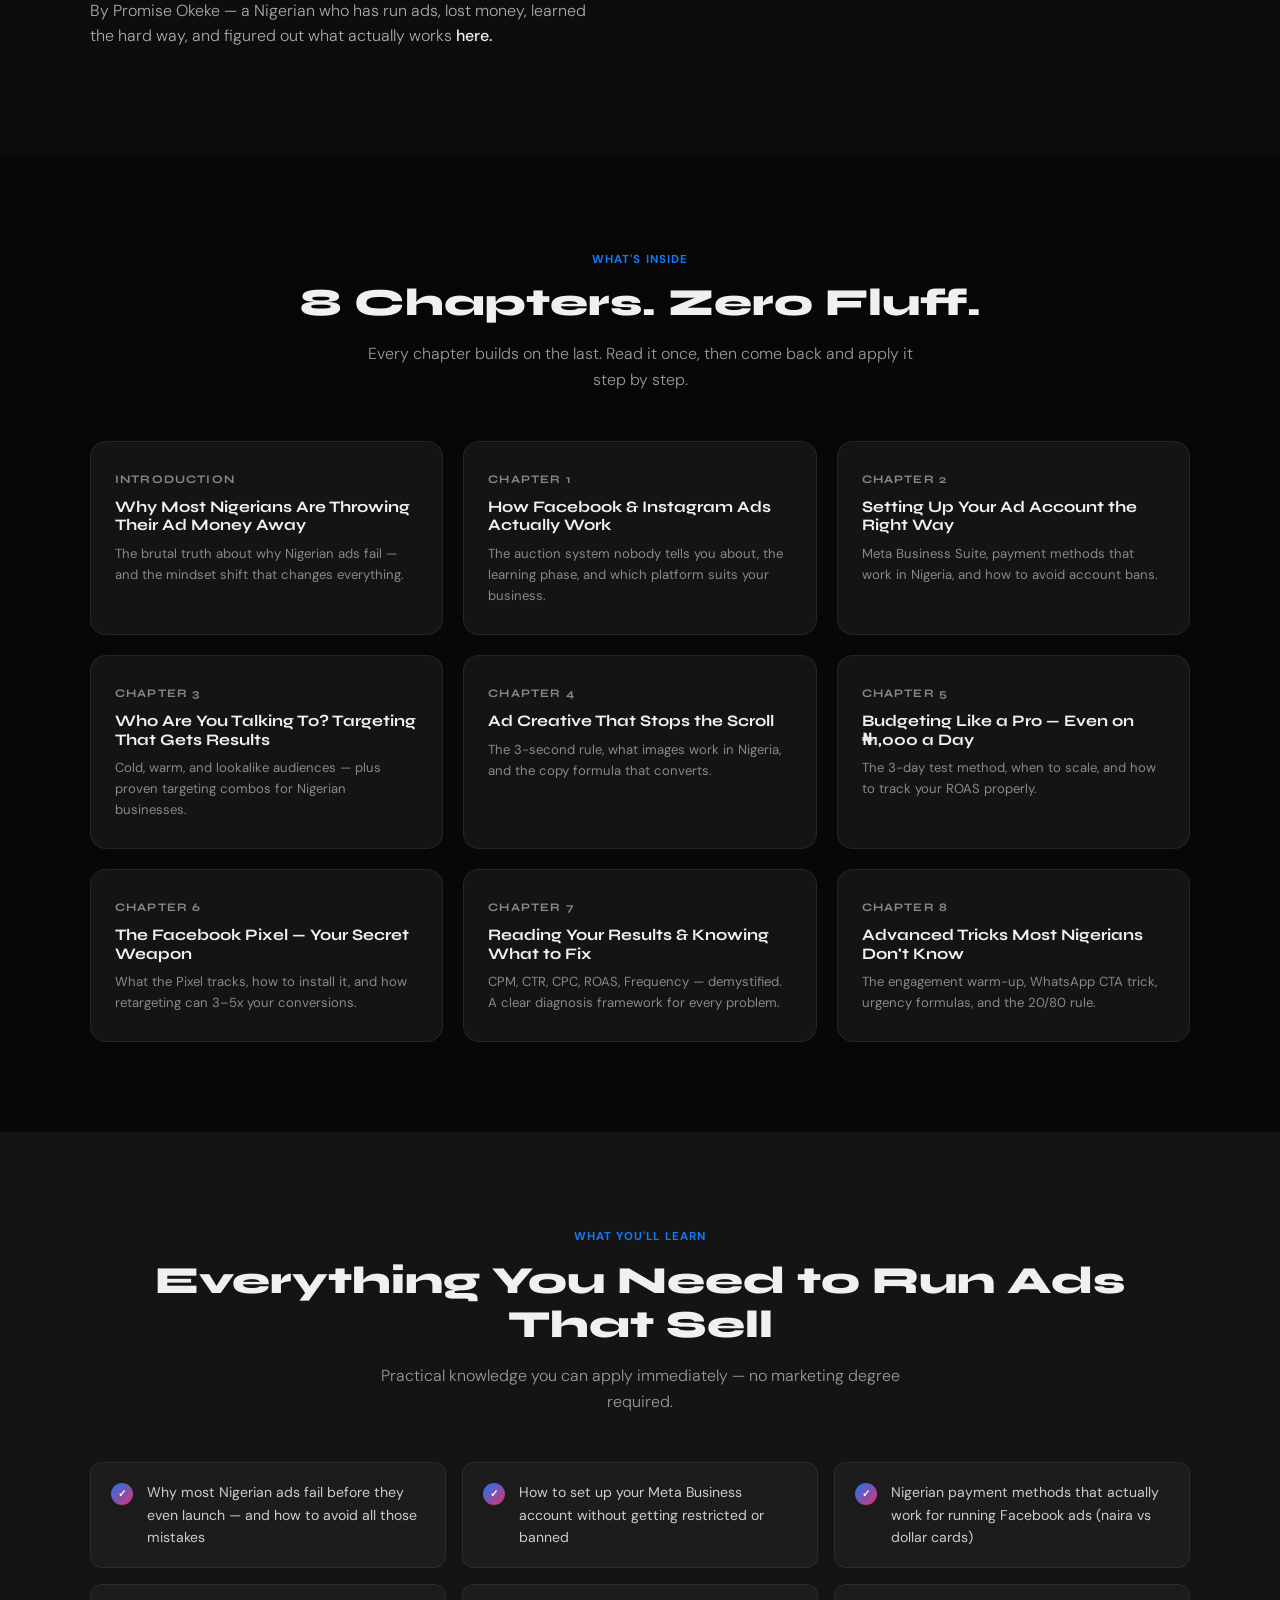
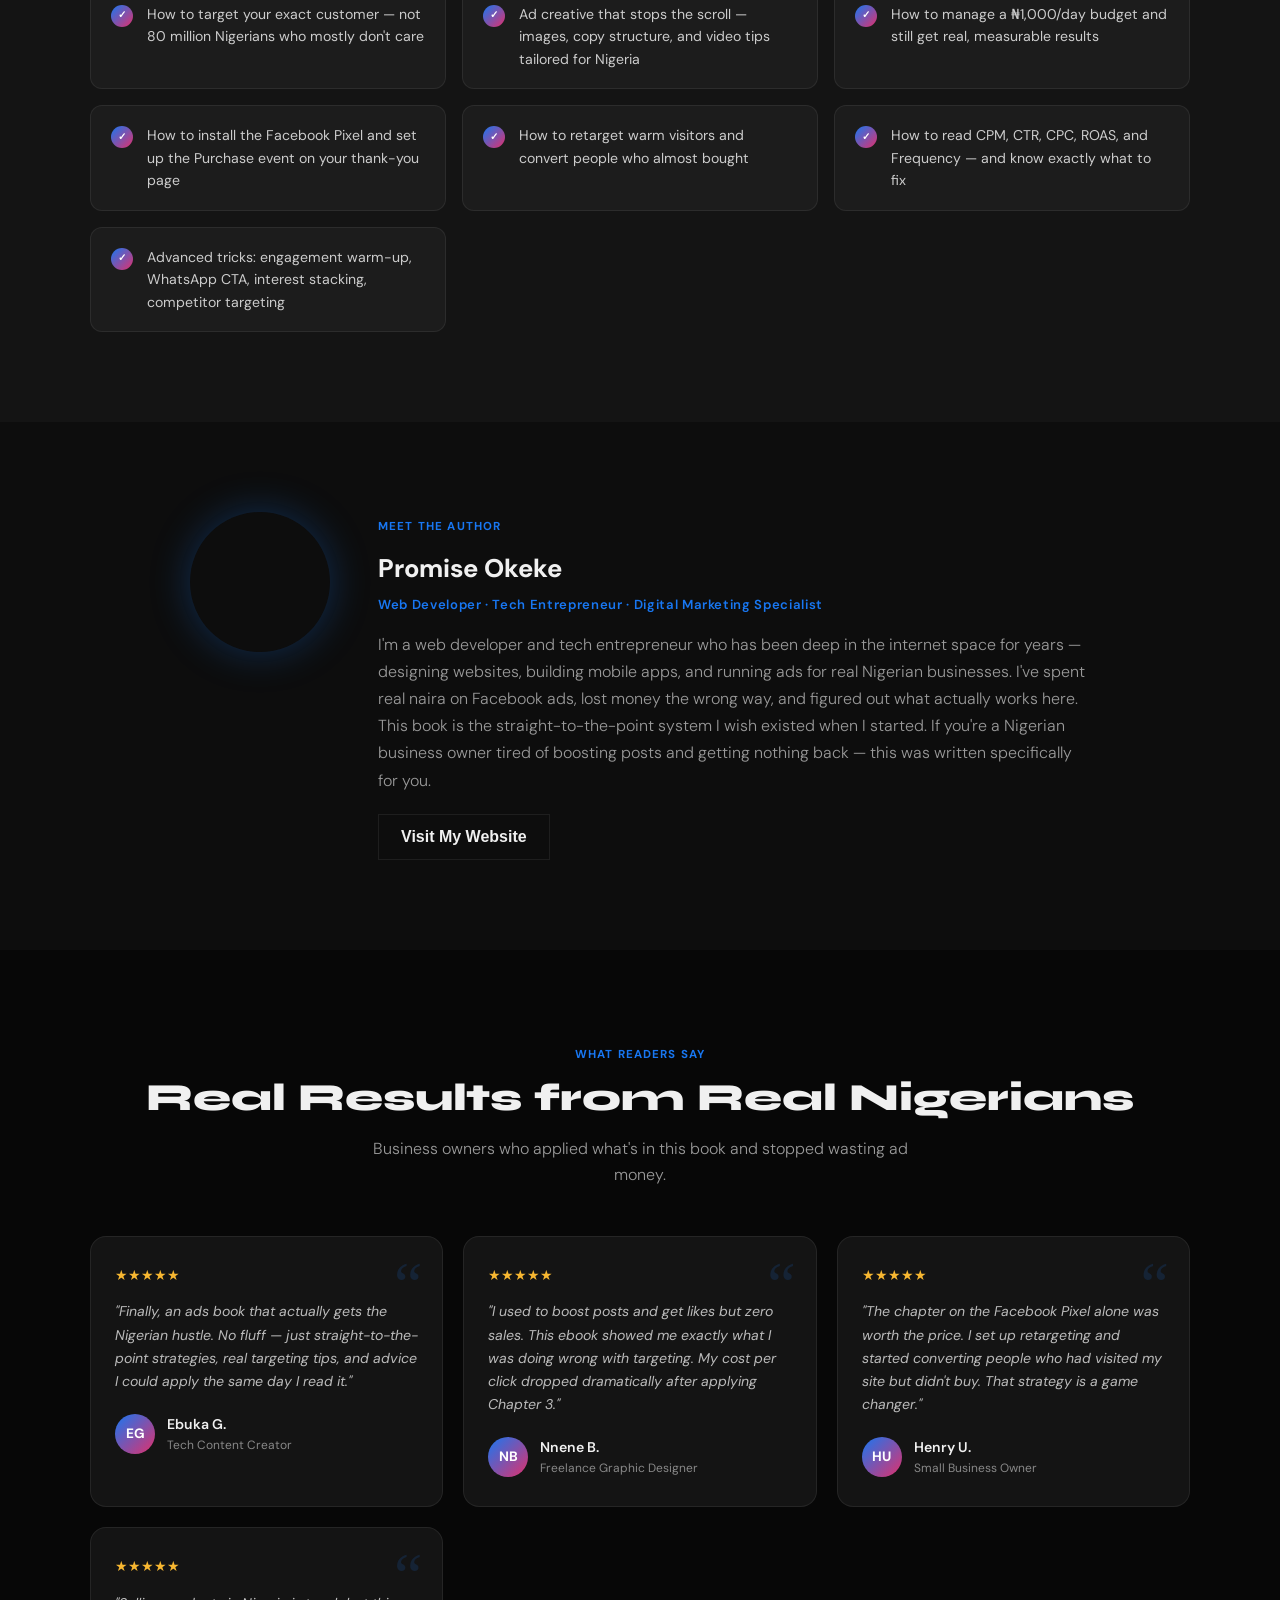
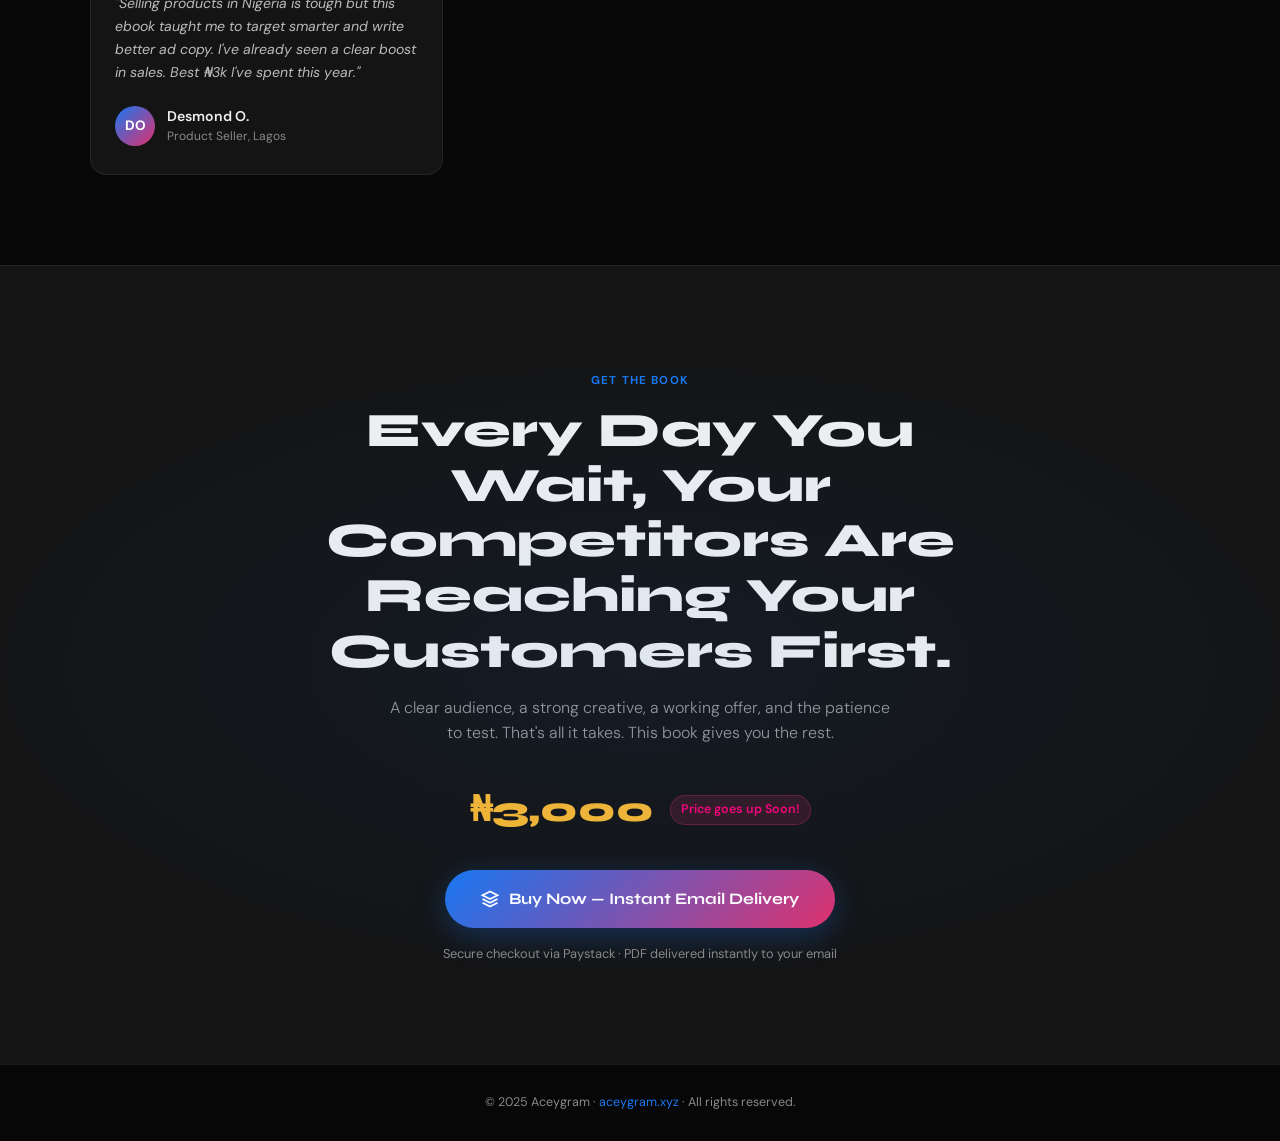
==== commit 0e42835a: "made few changes to the author side" ====
--- a/index.html
+++ b/index.html
@@ -6,8 +6,27 @@
 <title>How to Advertise on Facebook & Instagram Without Wasting Money</title>
 <link href="https://fonts.googleapis.com/css2?family=Syne:wght@400;600;700;800&family=DM+Sans:ital,wght@0,300;0,400;0,500;1,300&display=swap" rel="stylesheet"/>
 <link rel="stylesheet" href="style.css"/>
+ <link rel="icon" href="images/book-cover.png" type="image/png">
+        <script>
+          !function(f,b,e,v,n,t,s)
+          {if(f.fbq)return;n=f.fbq=function(){n.callMethod?
+          n.callMethod.apply(n,arguments):n.queue.push(arguments)};
+          if(!f._fbq)f._fbq=n;n.push=n;n.loaded=!0;n.version='2.0';
+          n.queue=[];t=b.createElement(e);t.async=!0;
+          t.src=v;s=b.getElementsByTagName(e)[0];
+          s.parentNode.insertBefore(t,s)}(window, document,'script',
+          'https://connect.facebook.net/en_US/fbevents.js');
+
+          fbq('init', '785774641243821');
+          fbq('track', 'PageView');
+        </script>
 </head>
 <body>
+
+<noscript>
+  <img height="1" width="1" style="display:none"
+  src="https://www.facebook.com/tr?id=785774641243821&ev=PageView&noscript=1"/>
+</noscript>
 
 <!-- ANNOUNCEMENT BAR -->
 <div class="bar">
@@ -210,6 +229,7 @@
       <div class="author-name">Promise Okeke</div>
       <div class="author-role">Web Developer · Tech Entrepreneur · Digital Marketing Specialist</div>
       <p class="author-bio">I'm a web developer and tech entrepreneur who has been deep in the internet space for years — designing websites, building mobile apps, and running ads for real Nigerian businesses. I've spent real naira on Facebook ads, lost money the wrong way, and figured out what actually works here. This book is the straight-to-the-point system I wish existed when I started. If you're a Nigerian business owner tired of boosting posts and getting nothing back — this was written specifically for you.</p>
+      <button><a href="https://www.aceygram.xyz/" target="_blank">Visit My Website</a></button>
     </div>
   </div>
 </section>
@@ -287,7 +307,7 @@
 
 <!-- FOOTER -->
 <footer>
-  <p>© 2025 Aceygram · <a href="https://aceygram.xyz">aceygram.vercel.app</a> · All rights reserved.</p>
+  <p>© 2025 Aceygram · <a href="https://aceygram.xyz">aceygram.xyz</a> · All rights reserved.</p>
 </footer>
 
 </body>
--- a/style.css
+++ b/style.css
@@ -438,6 +438,27 @@
   .author-role { font-size: 0.82rem; color: var(--blue); font-weight: 600; margin-bottom: 16px; letter-spacing: 0.05em; }
   .author-bio { color: #999; font-weight: 300; line-height: 1.7; }
 
+  .author button {
+    background-color: inherit;
+    color: var(--text);
+    border: 1px solid var(--border);
+    padding: 13px 22px;
+    margin-top: 20px;
+    font-size: 1rem;
+    font-family: DN Sans, sans-serif;
+    cursor: pointer;
+    font-weight: 600;
+  }
+
+  
+  .author button:hover {
+    background-color: var(--text);
+    color: var(--dark);
+    border: 1px solid var(--border);
+    transition: background-color 0.5s, color 0.5s, transform 0.5s;
+  }
+
+
   /* ── TESTIMONIALS ── */
   .testimonials { background: var(--darker); }
   .testi-grid {
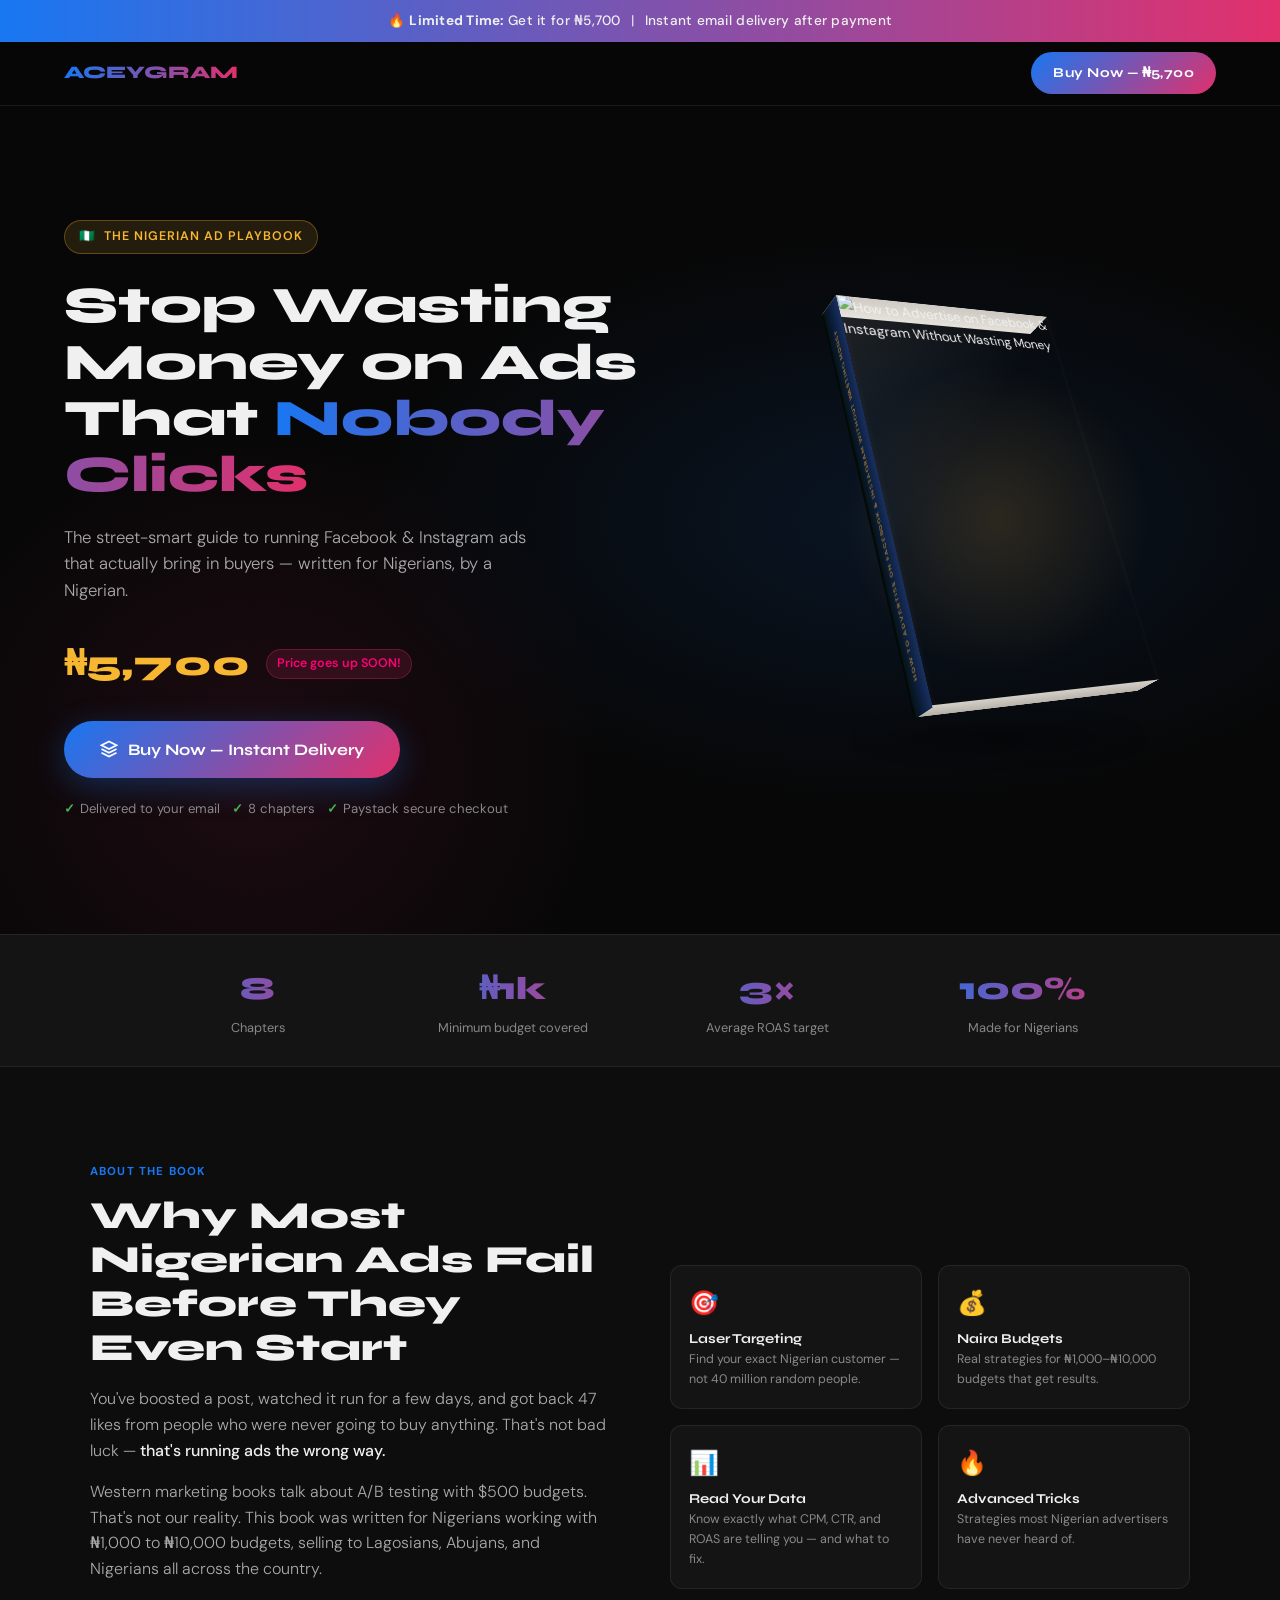
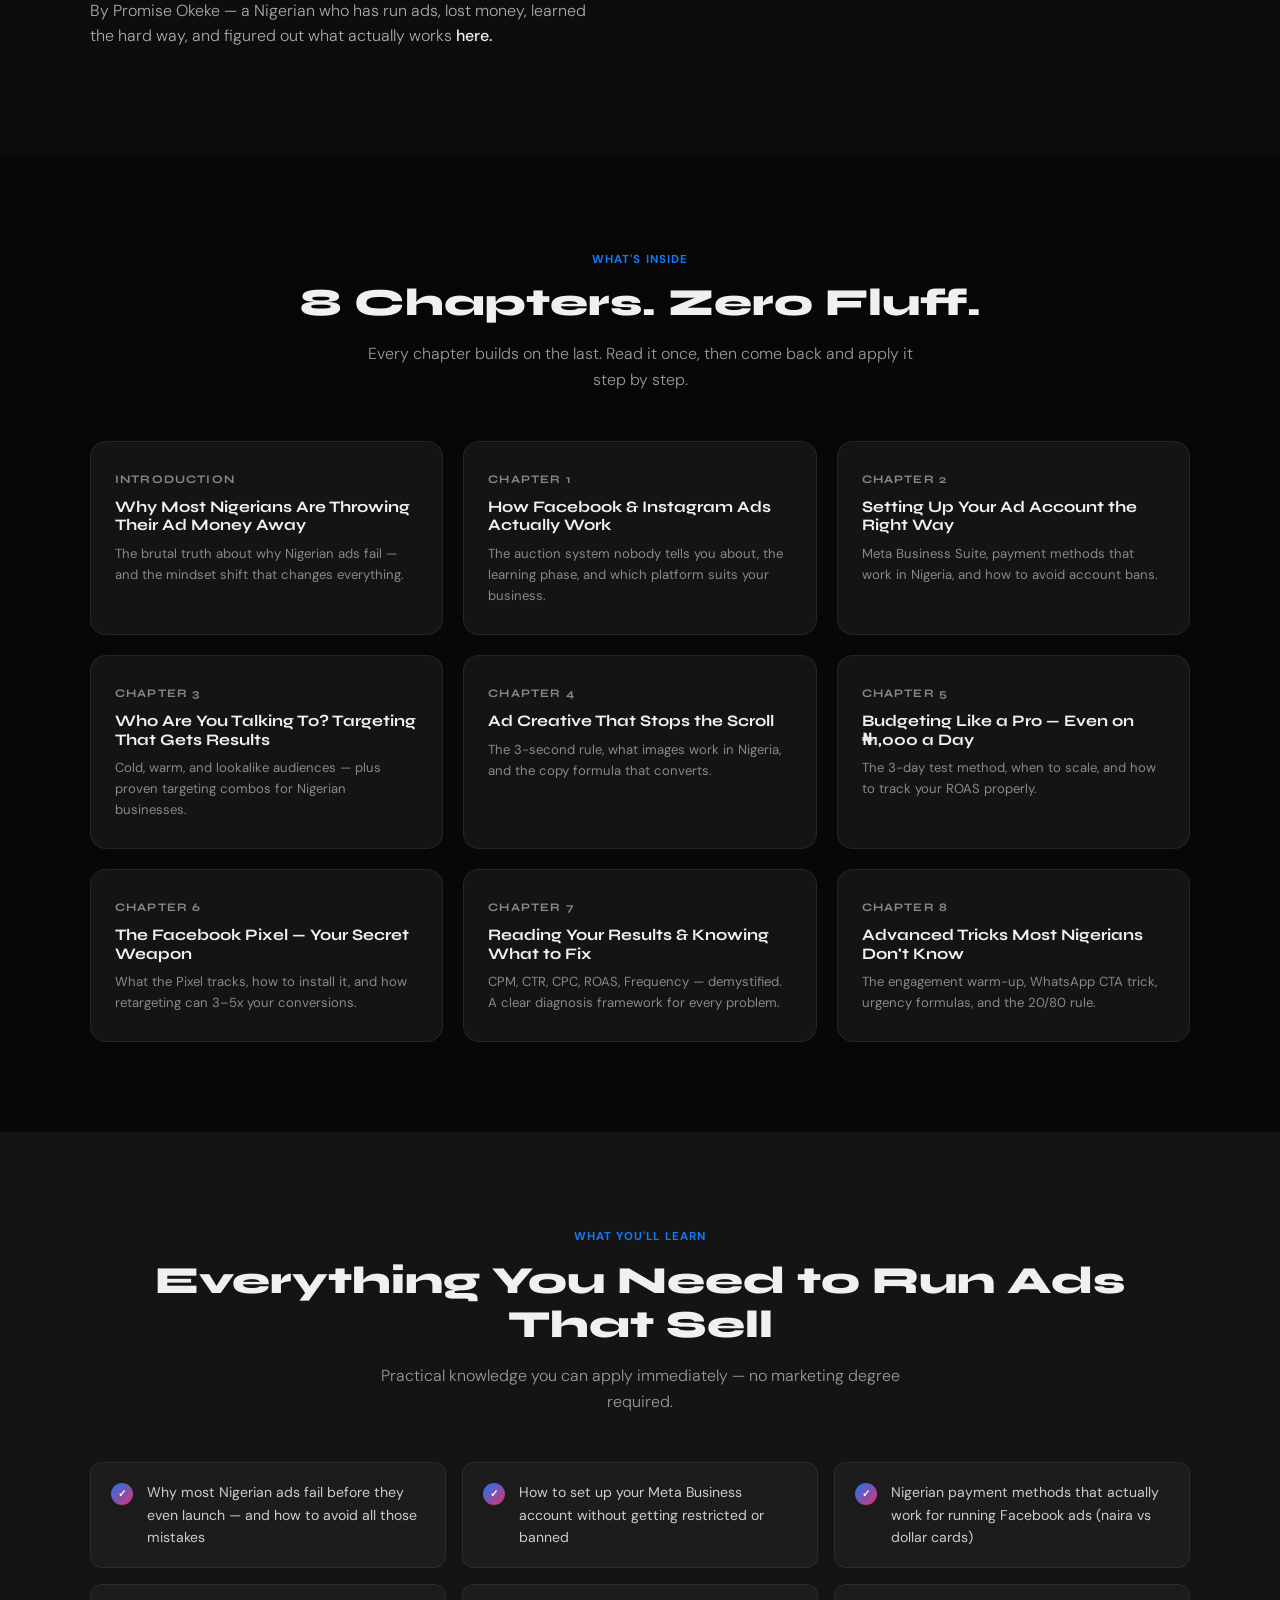
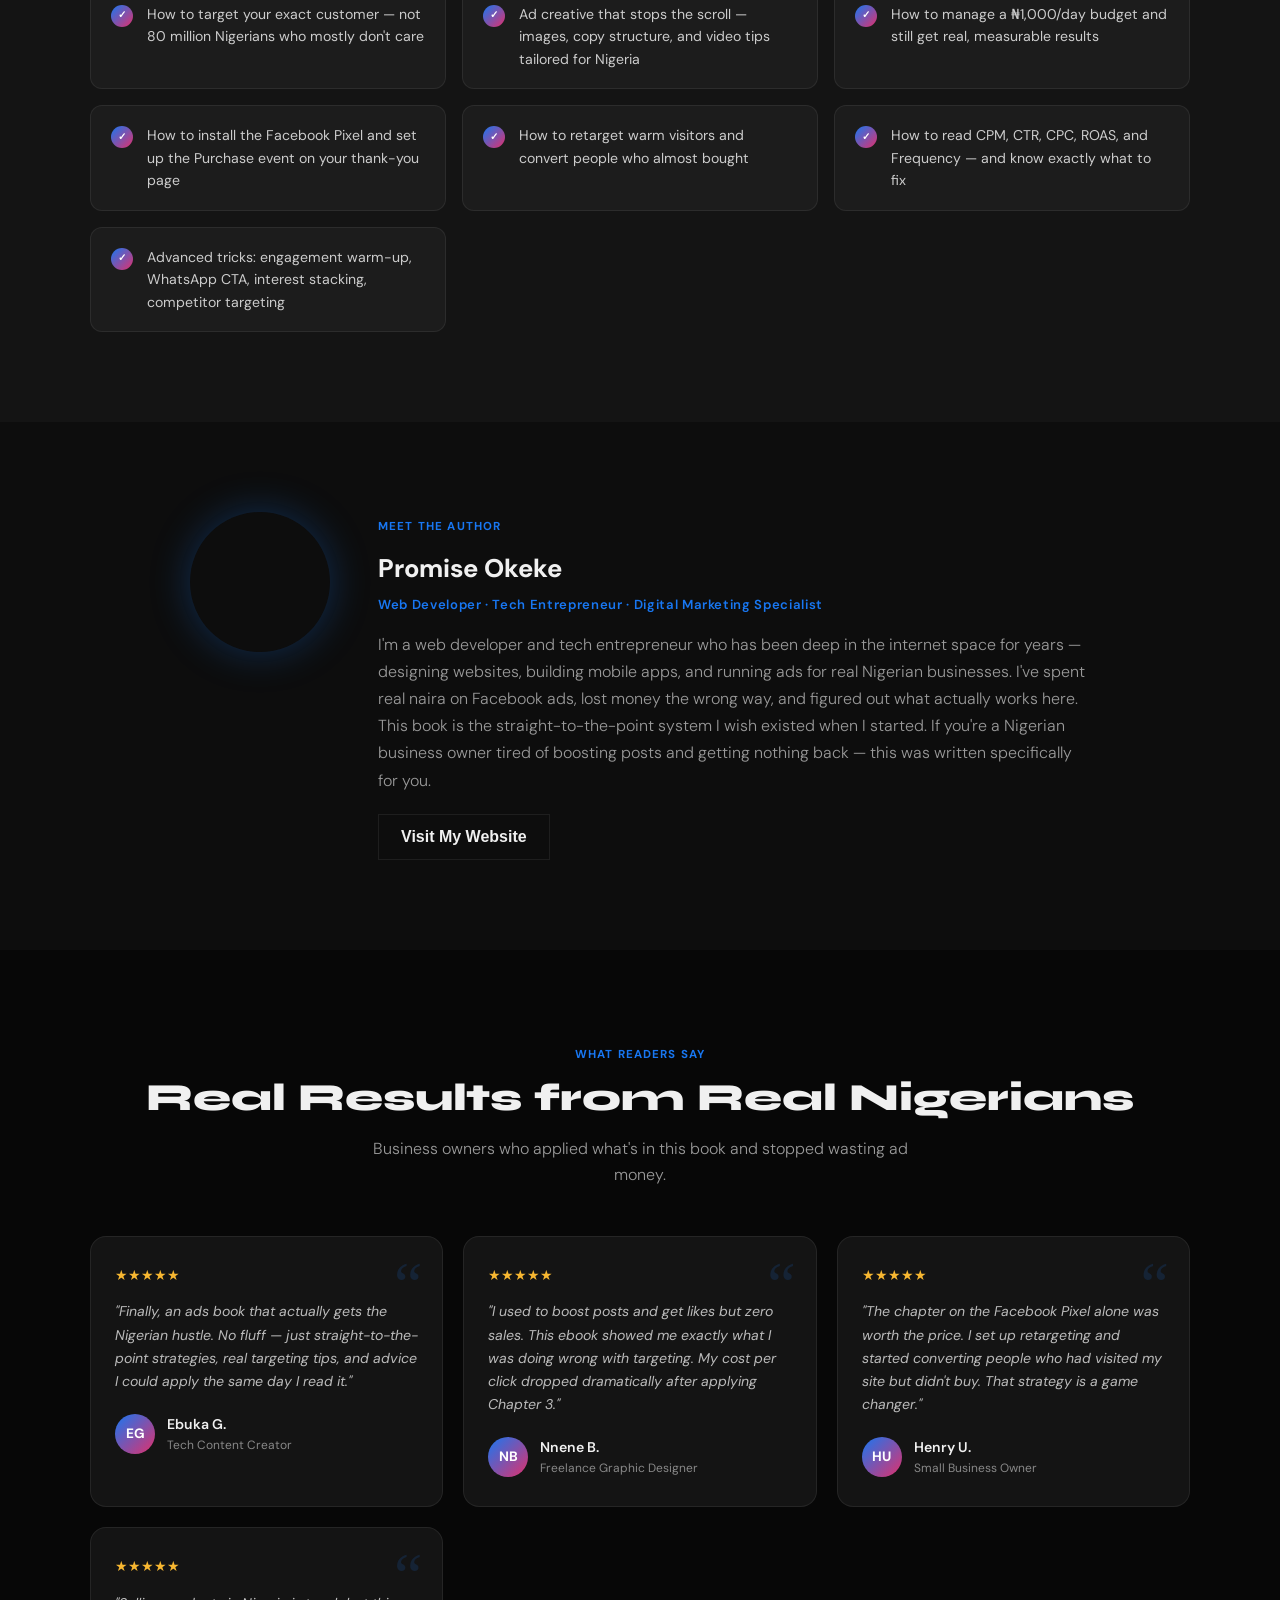
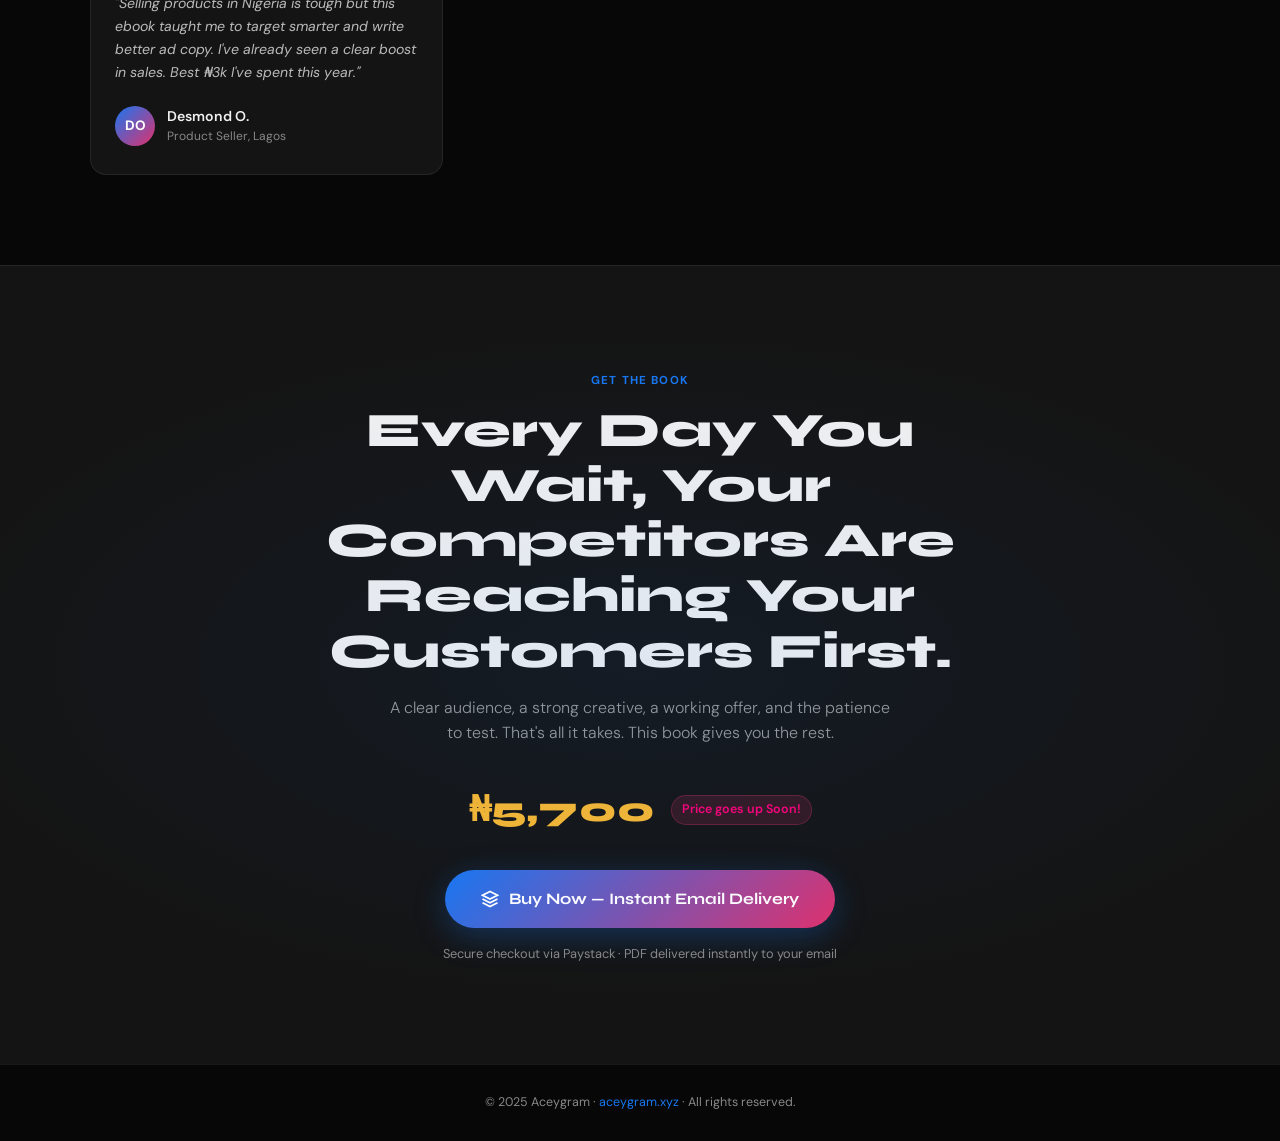
==== commit f84e056e: "made some changes" ====
--- a/index.html
+++ b/index.html
@@ -30,13 +30,13 @@
 
 <!-- ANNOUNCEMENT BAR -->
 <div class="bar">
-  🔥 <strong>Limited Time:</strong> Get it for ₦3,000 <span>|</span> Instant email delivery after payment
+  🔥 <strong>Limited Time:</strong> Get it for ₦5,700 <span>|</span> Instant email delivery after payment
 </div>
 
 <!-- NAV -->
 <nav>
   <div class="nav-logo">ACEYGRAM</div>
-  <a href="https://paystack.shop/pay/nfba" target="_blank" class="nav-cta">Buy Now — ₦3,000</a>
+  <a href="https://paystack.shop/pay/nfba" target="_blank" class="nav-cta">Buy Now — ₦5,700</a>
 </nav>
 
 <!-- HERO -->
@@ -49,7 +49,7 @@
       <h1>Stop Wasting Money on Ads That <em>Nobody Clicks</em></h1>
       <p class="hero-sub">The street-smart guide to running Facebook & Instagram ads that actually bring in buyers — written for Nigerians, by a Nigerian.</p>
       <div class="hero-price-row">
-        <span class="price-now">₦3,000</span>
+        <span class="price-now">₦5,700</span>
         <span class="price-note">Price goes up SOON!</span>
       </div>
       <a href="https://paystack.shop/pay/nfba" target="_blank" class="btn-primary">
@@ -295,7 +295,7 @@
   <h2>Every Day You Wait, Your Competitors Are Reaching Your Customers First.</h2>
   <p>A clear audience, a strong creative, a working offer, and the patience to test. That's all it takes. This book gives you the rest.</p>
   <div class="cta-price-display">
-    <span class="price-now">₦3,000</span>
+    <span class="price-now">₦5,700</span>
     <span class="price-note">Price goes up Soon!</span>
   </div>
   <a href="https://paystack.shop/pay/nfba" target="_blank" class="btn-primary">
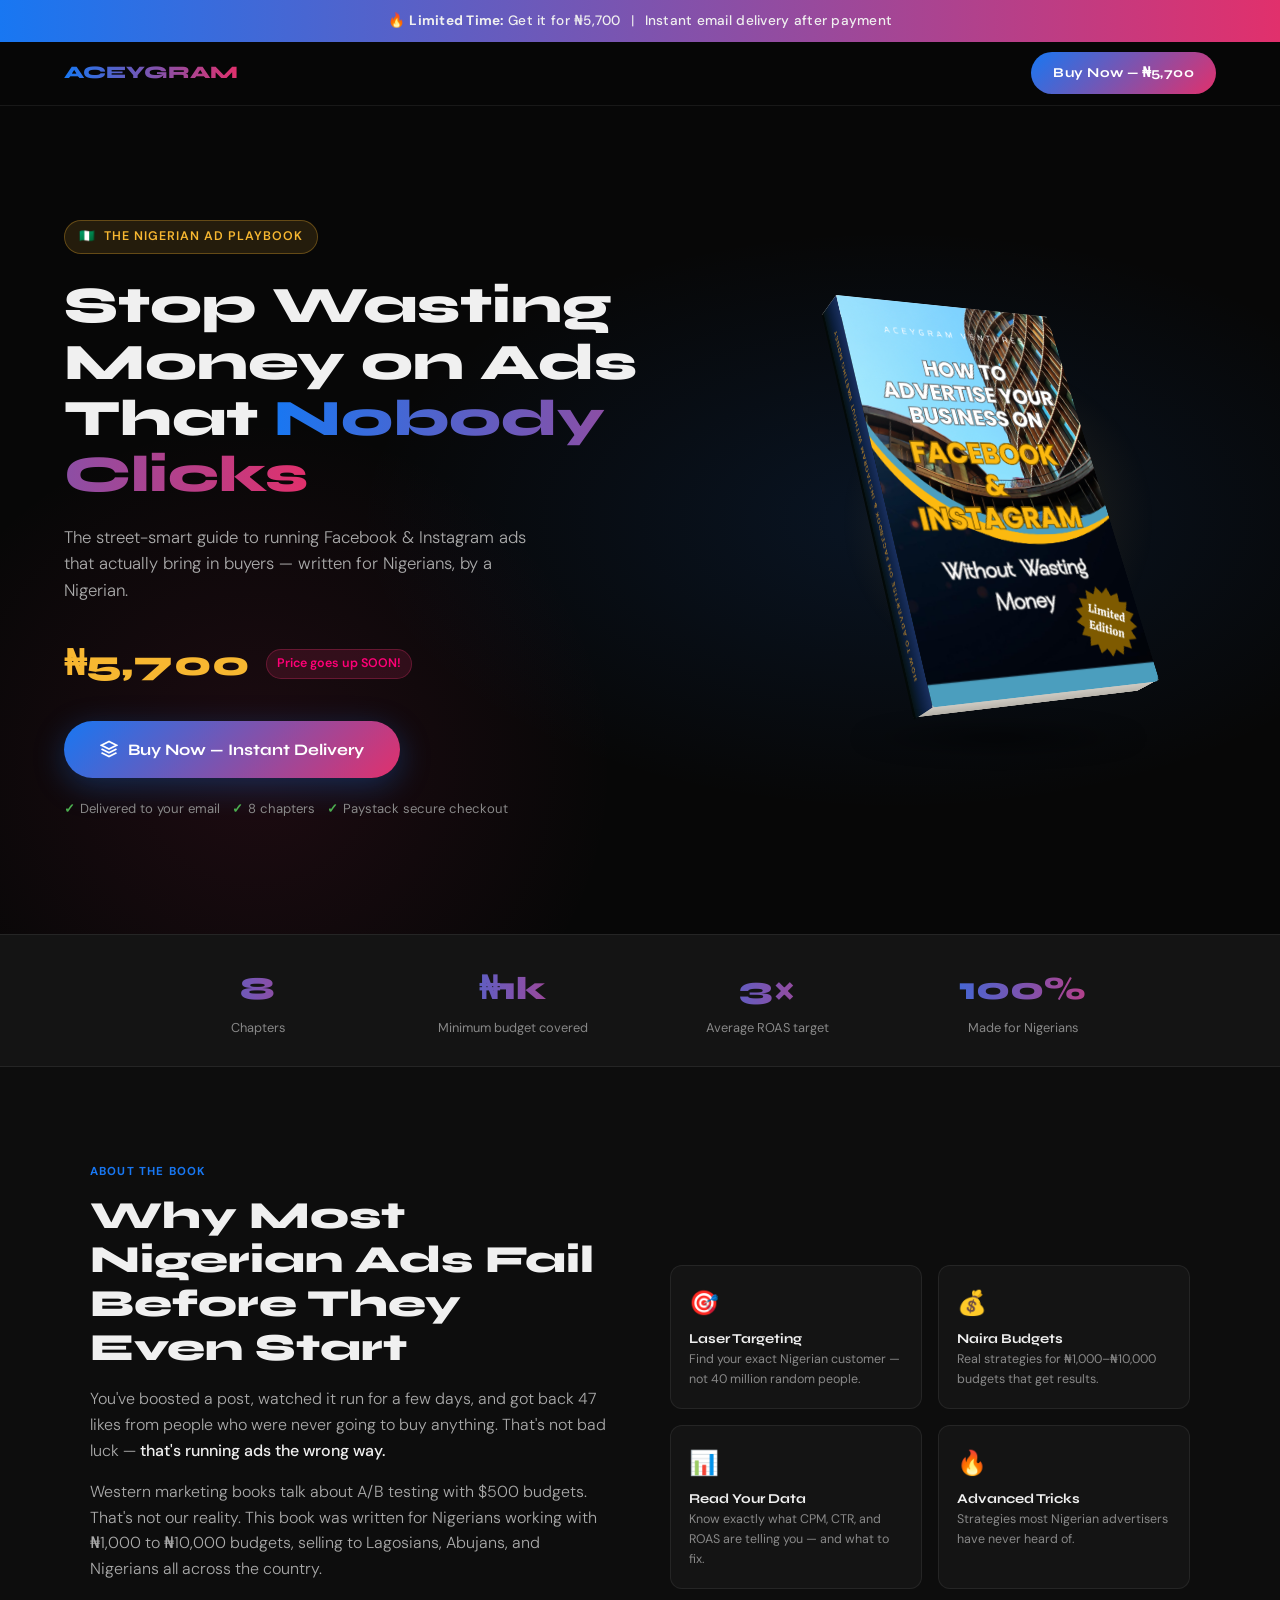
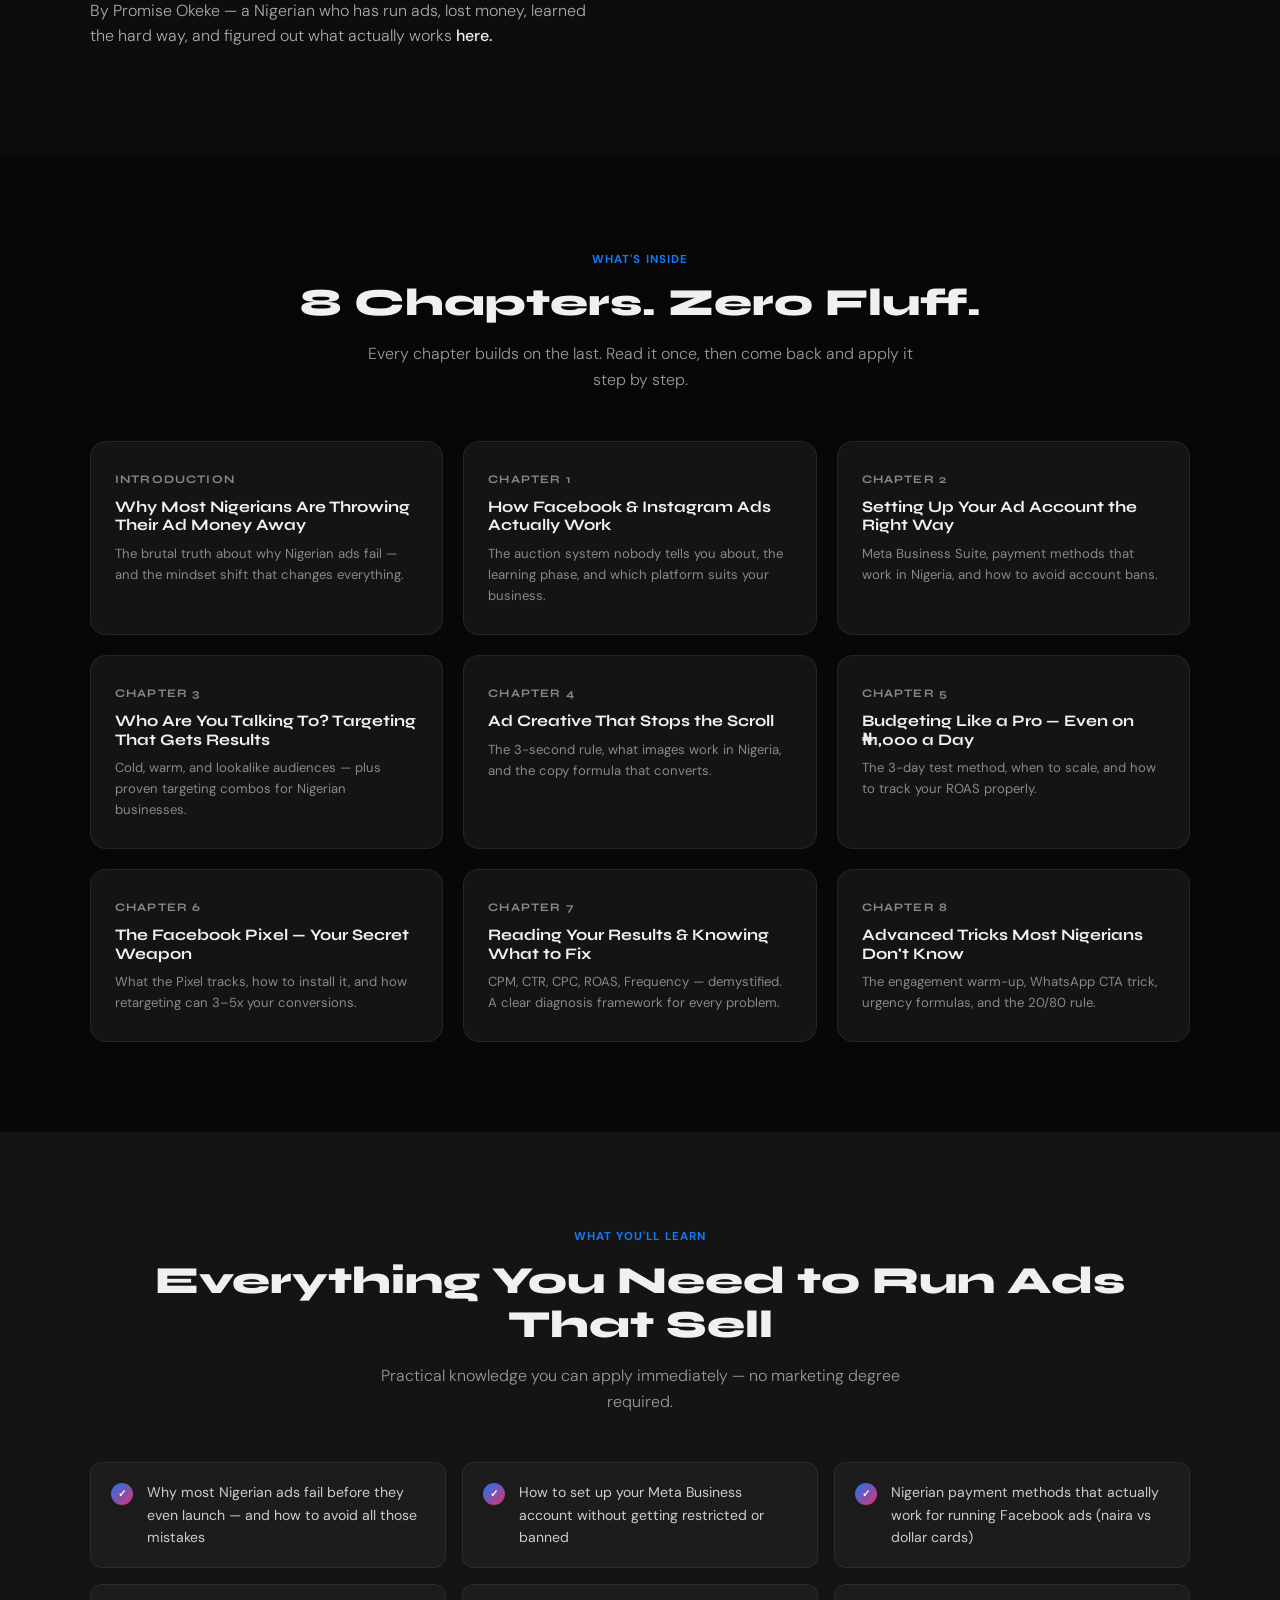
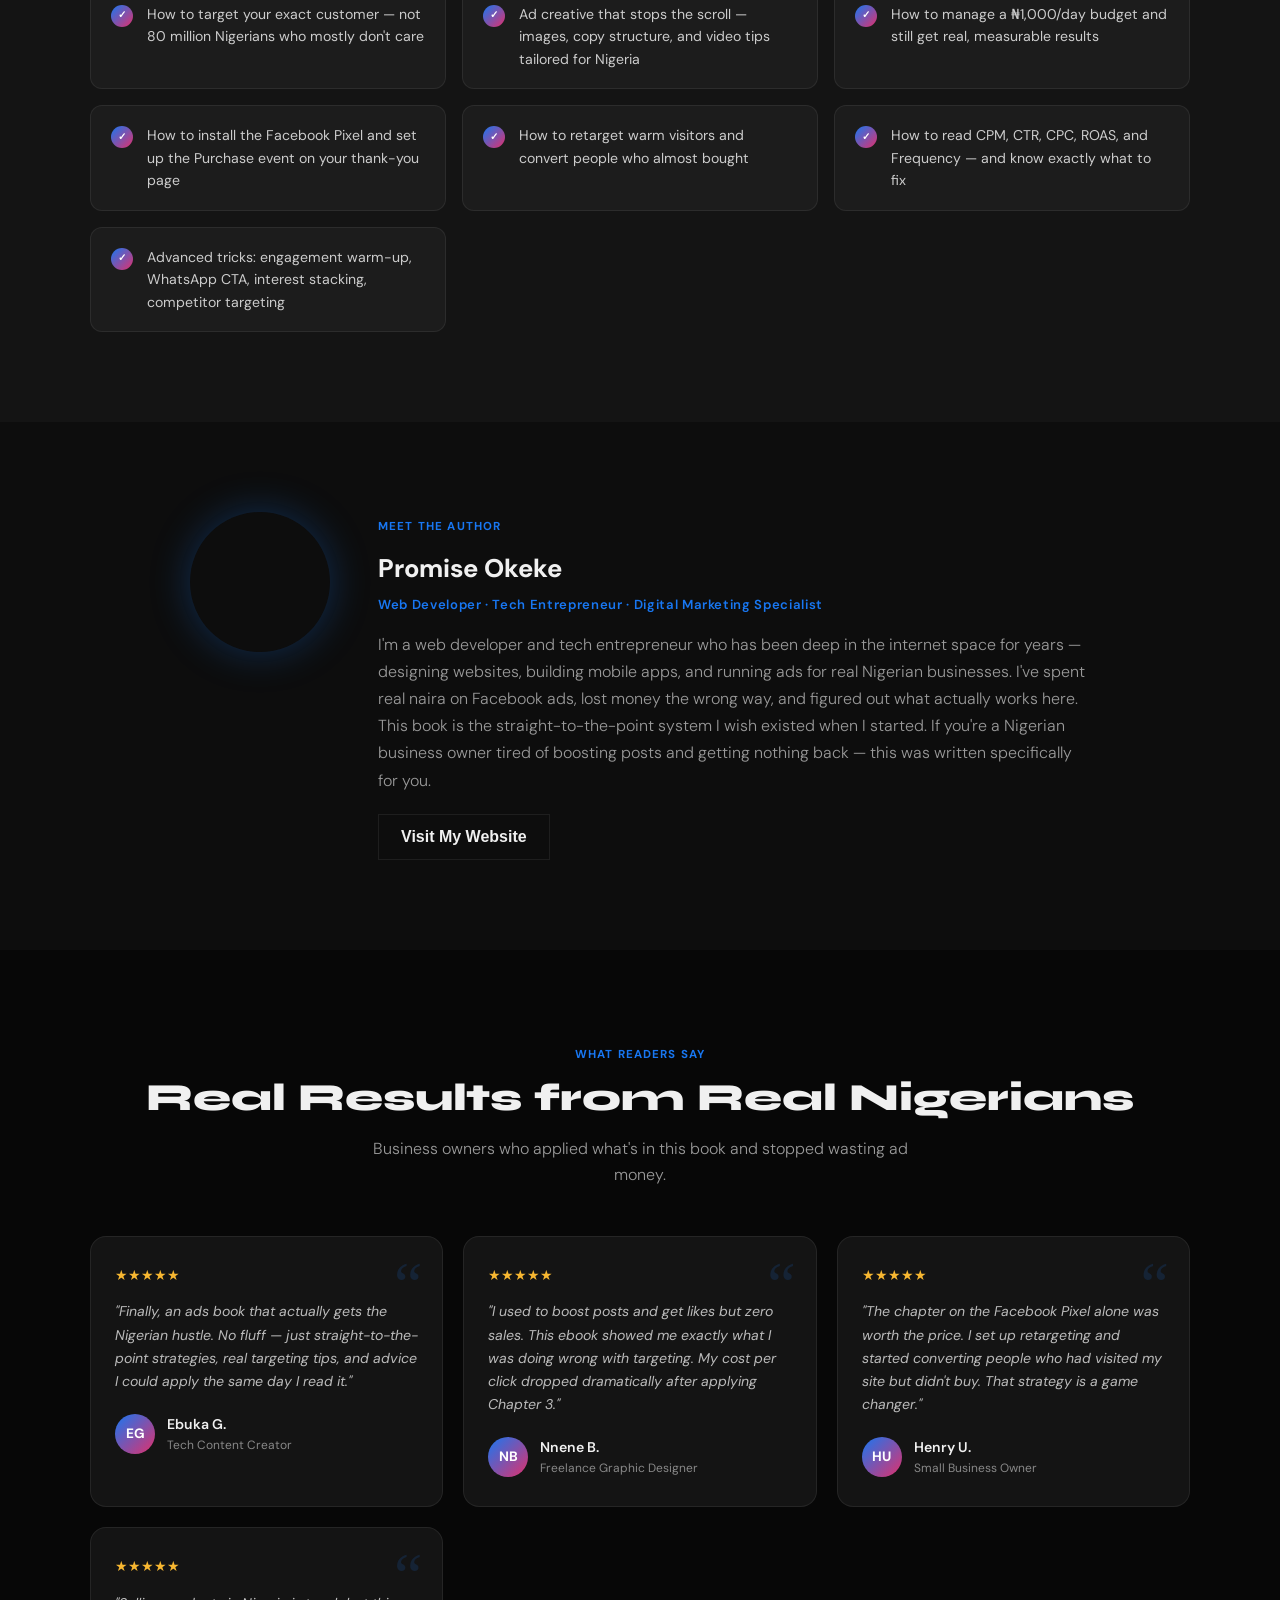
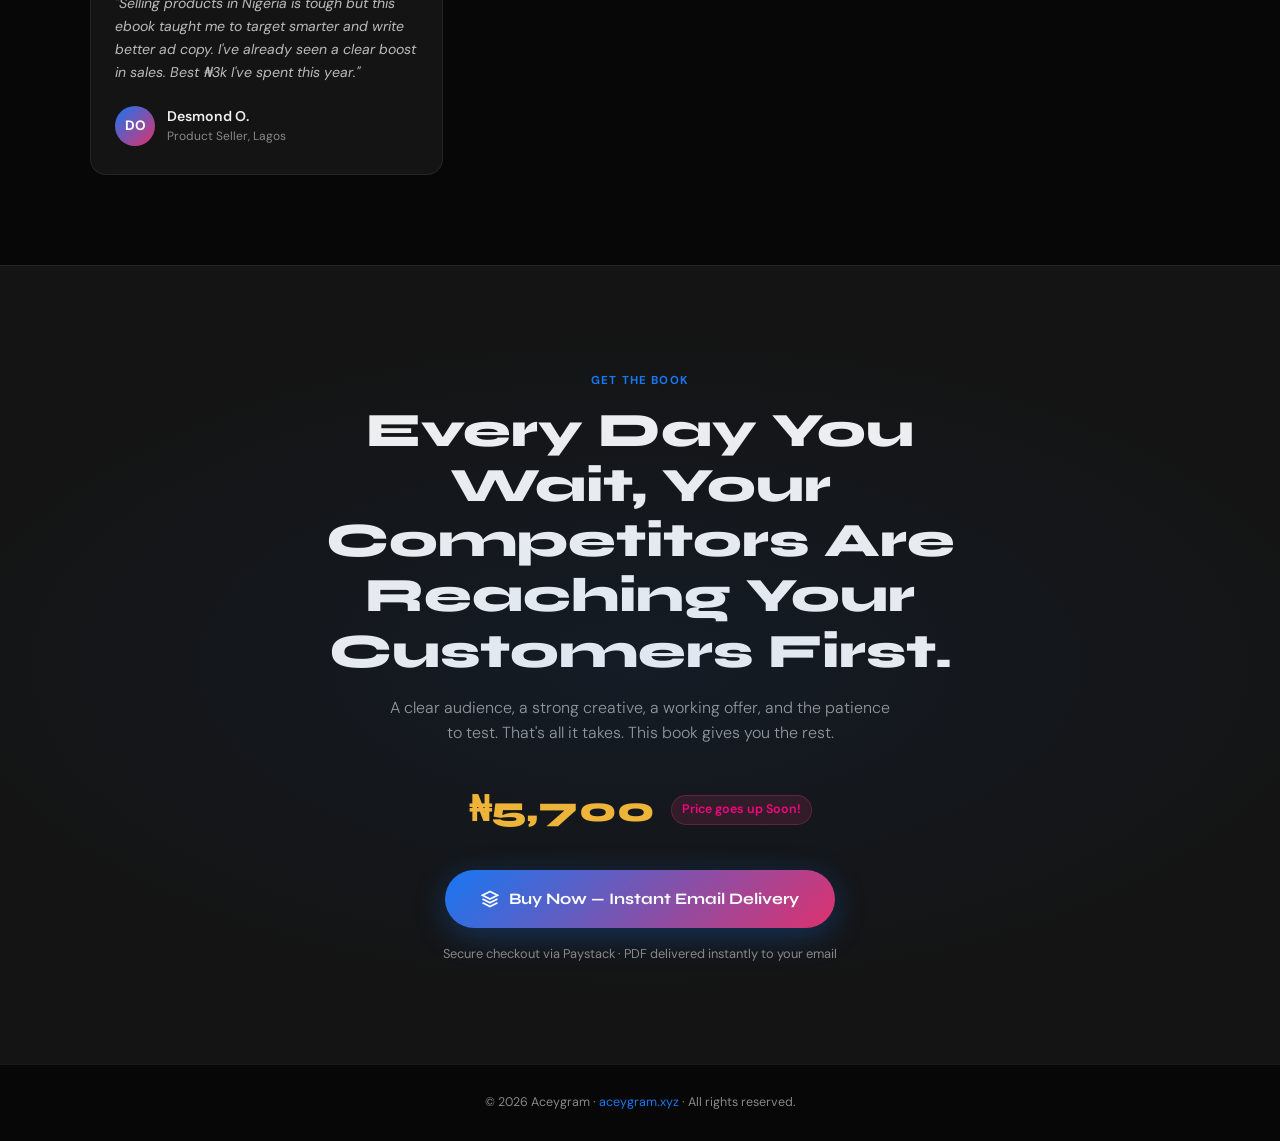
==== commit 79c00526: "made some changes" ====
--- a/index.html
+++ b/index.html
@@ -307,7 +307,7 @@
 
 <!-- FOOTER -->
 <footer>
-  <p>© 2025 Aceygram · <a href="https://aceygram.xyz">aceygram.xyz</a> · All rights reserved.</p>
+  <p>© 2026 Aceygram · <a href="https://aceygram.xyz">aceygram.xyz</a> · All rights reserved.</p>
 </footer>
 
 </body>
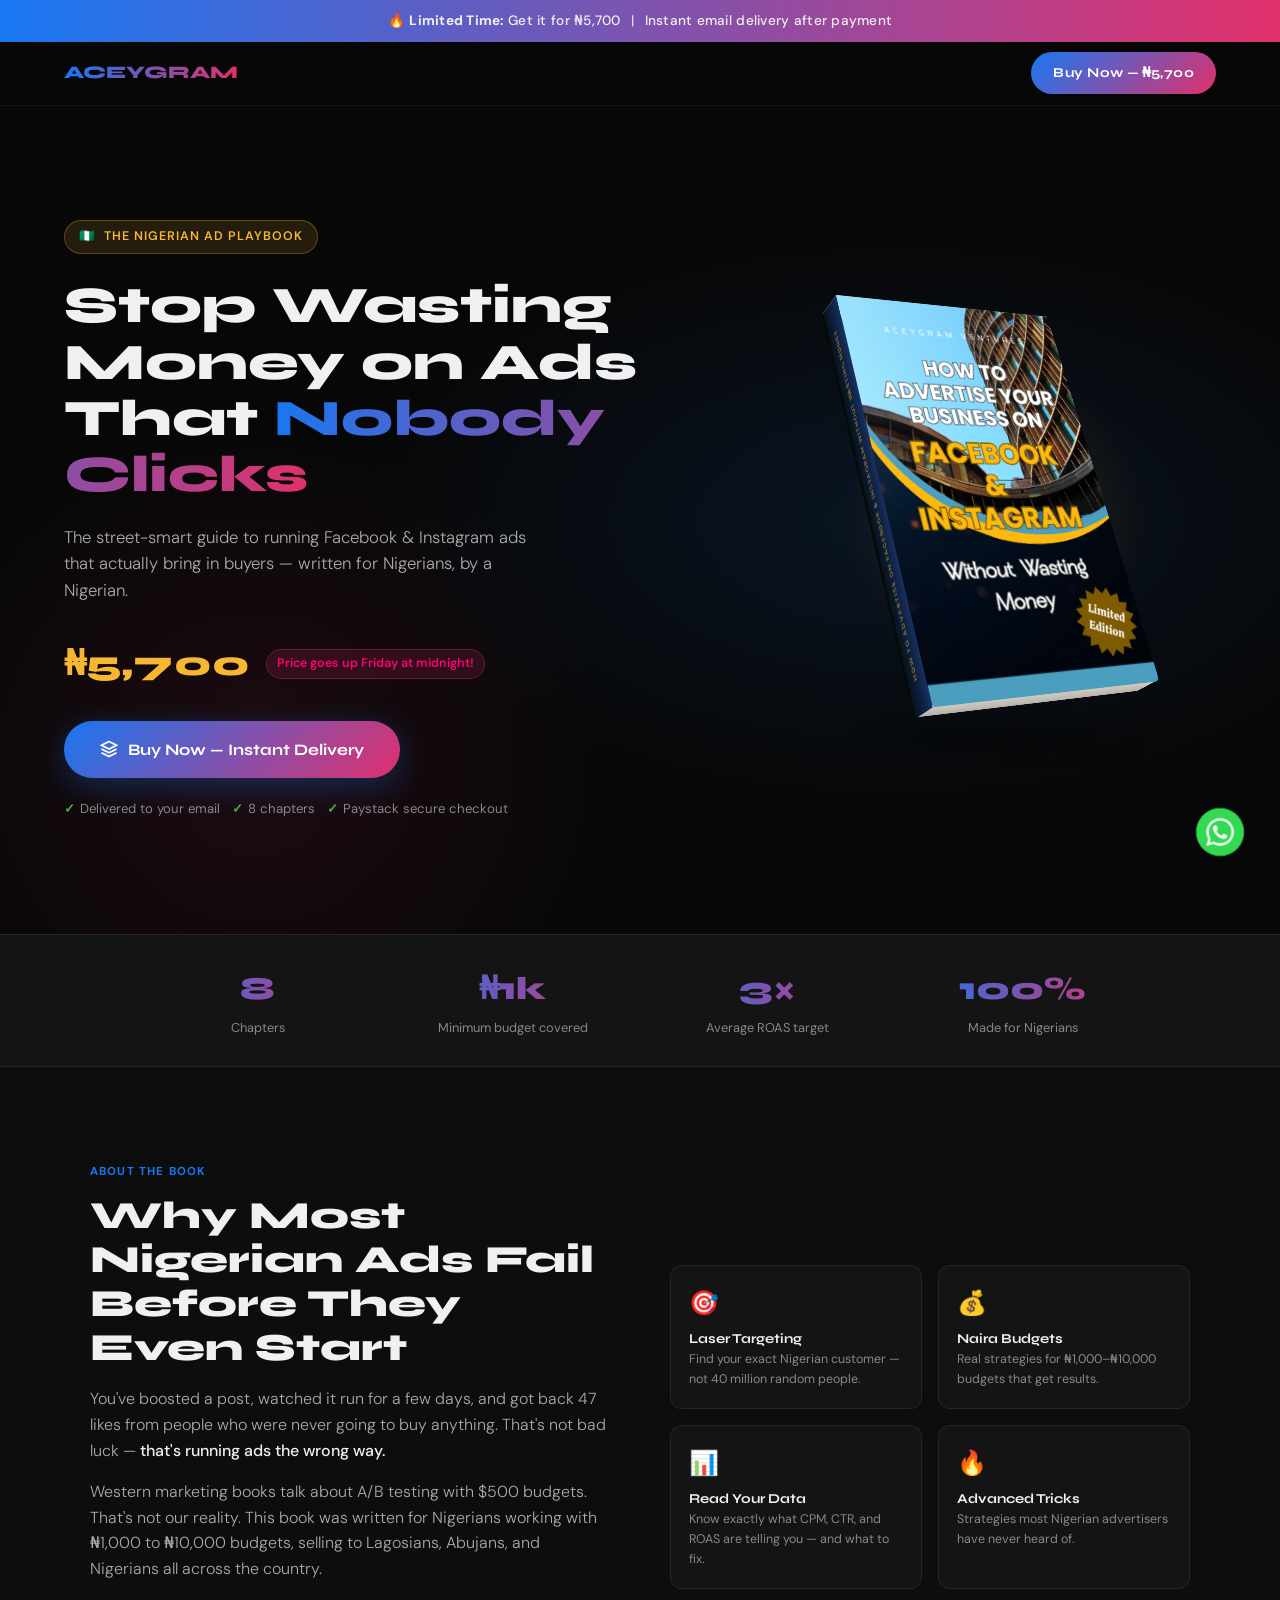
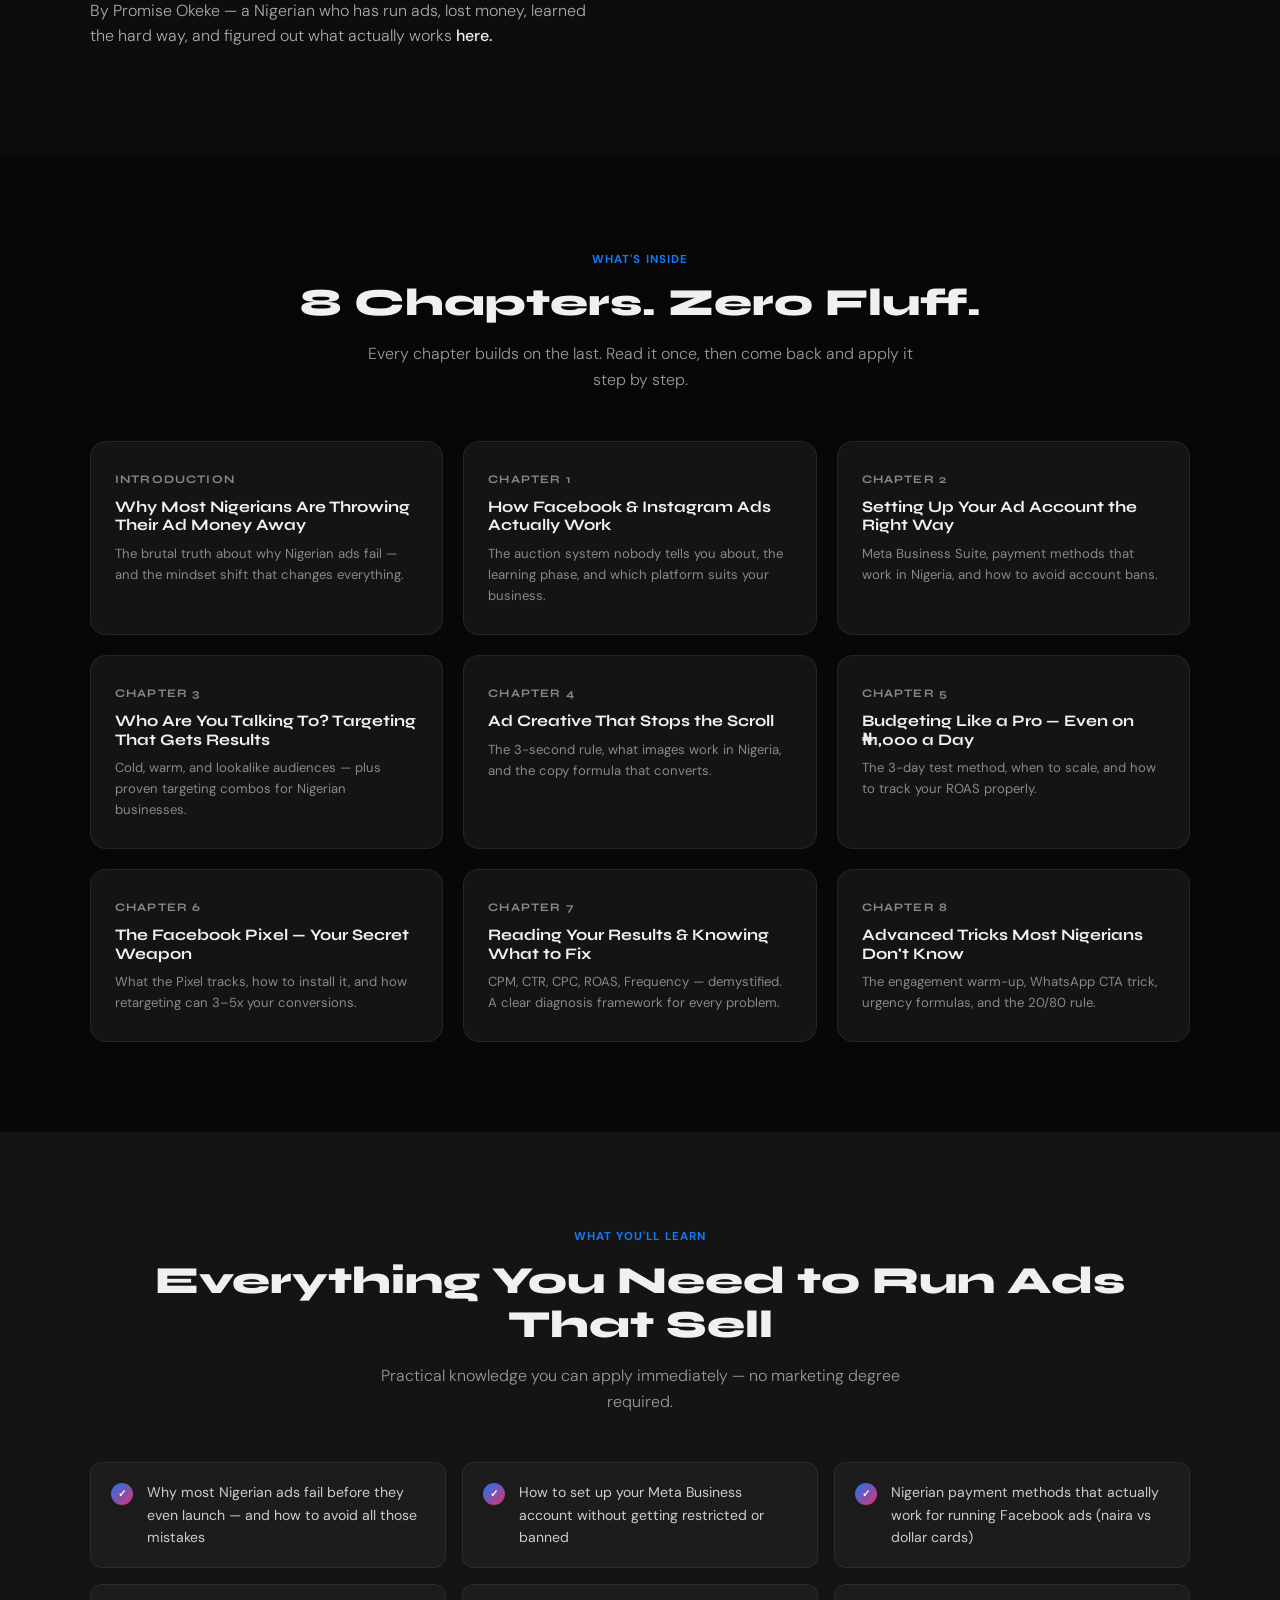
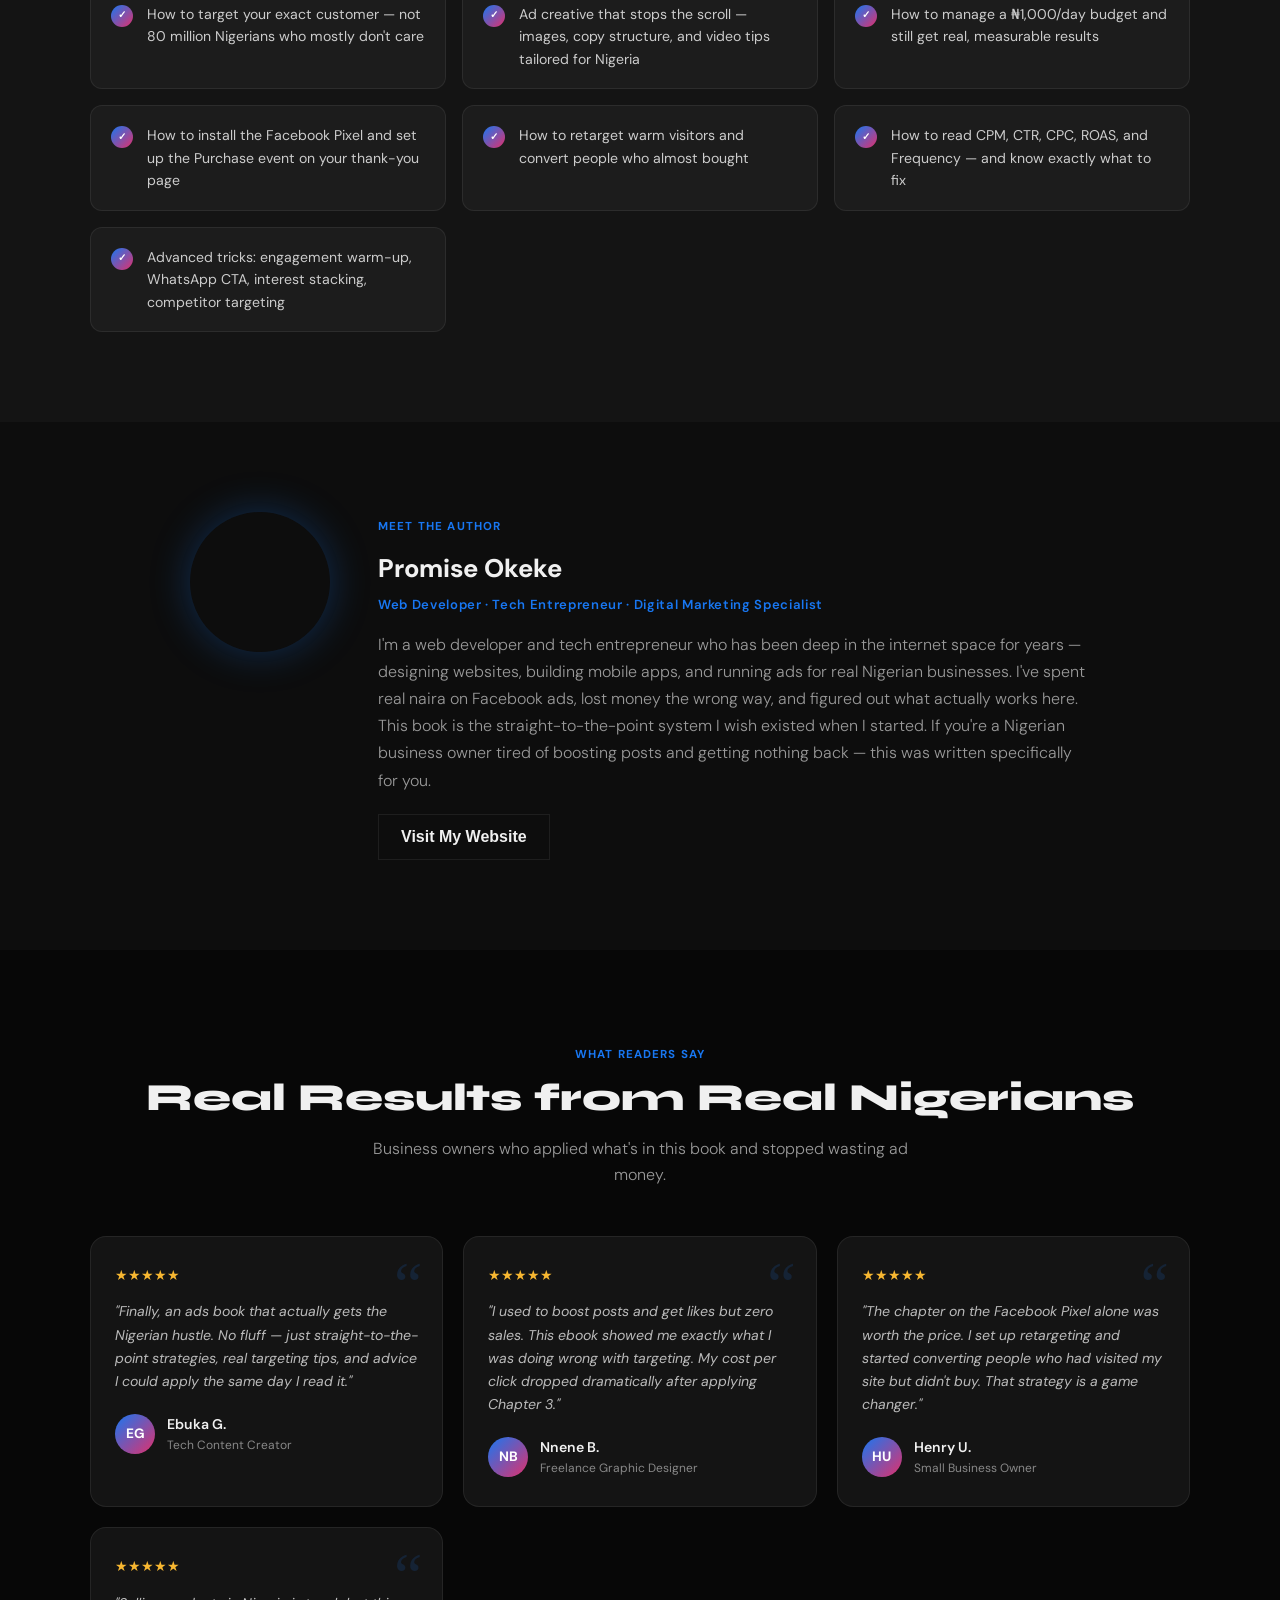
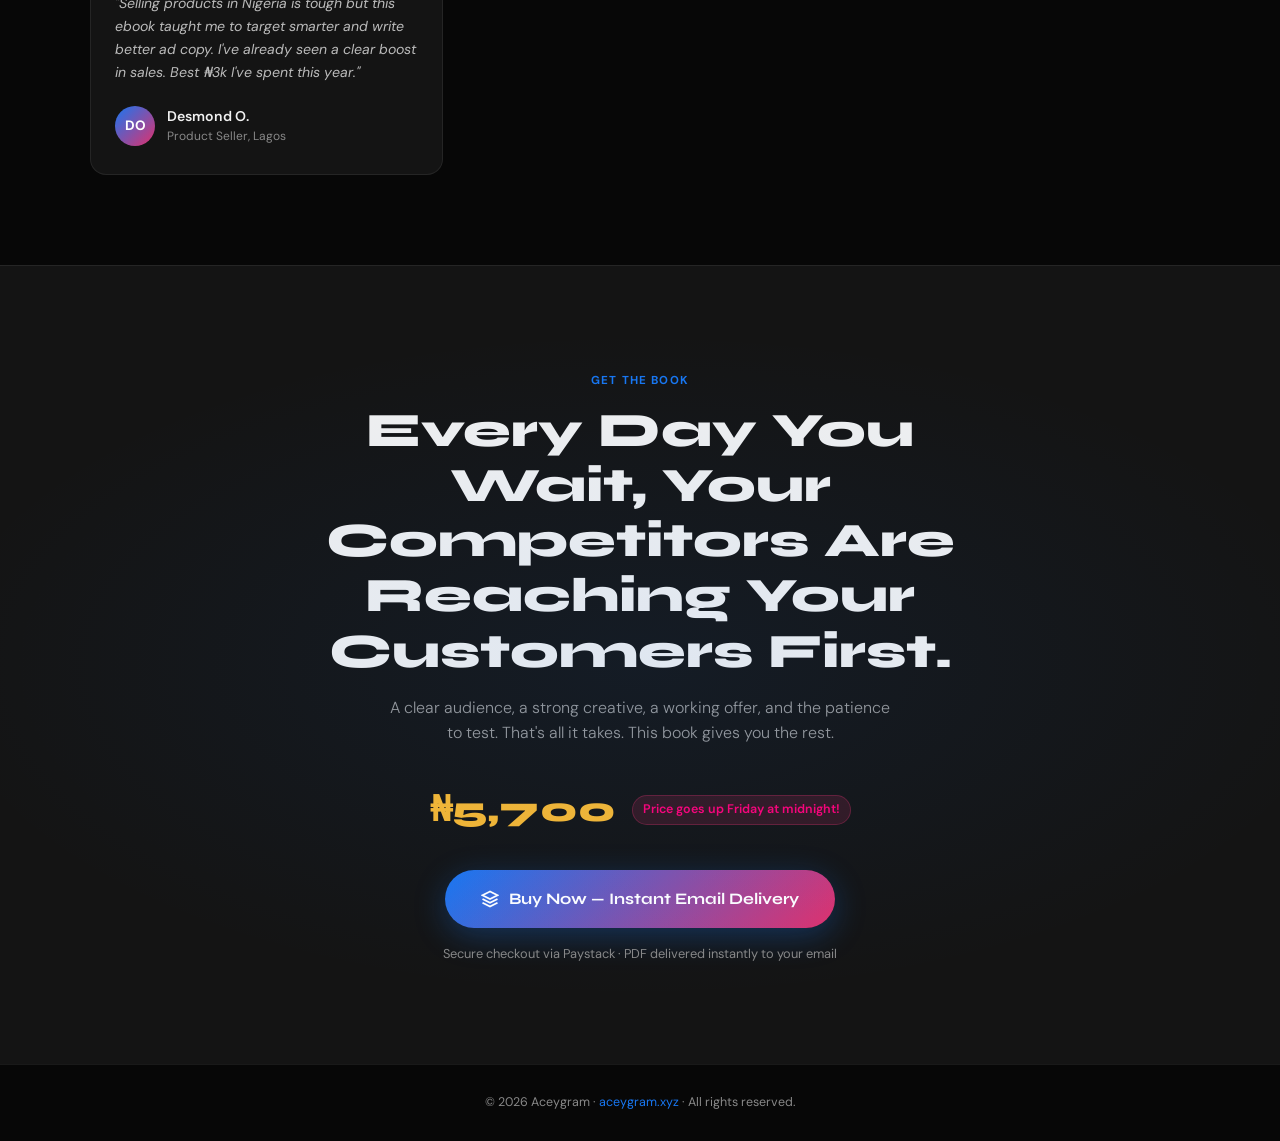
==== commit 69f08b83: "added floating whatsapp" ====
--- a/index.html
+++ b/index.html
@@ -17,7 +17,7 @@
           s.parentNode.insertBefore(t,s)}(window, document,'script',
           'https://connect.facebook.net/en_US/fbevents.js');
 
-          fbq('init', '785774641243821');
+          fbq('init', '1558373251919731');
           fbq('track', 'PageView');
         </script>
 </head>
@@ -50,7 +50,7 @@
       <p class="hero-sub">The street-smart guide to running Facebook & Instagram ads that actually bring in buyers — written for Nigerians, by a Nigerian.</p>
       <div class="hero-price-row">
         <span class="price-now">₦5,700</span>
-        <span class="price-note">Price goes up SOON!</span>
+        <span class="price-note">Price goes up Friday at midnight!</span>
       </div>
       <a href="https://paystack.shop/pay/nfba" target="_blank" class="btn-primary">
         <svg viewBox="0 0 24 24" fill="none" stroke="currentColor" stroke-width="2.5"><path d="M12 2L2 7l10 5 10-5-10-5zM2 17l10 5 10-5M2 12l10 5 10-5"/></svg>
@@ -296,7 +296,7 @@
   <p>A clear audience, a strong creative, a working offer, and the patience to test. That's all it takes. This book gives you the rest.</p>
   <div class="cta-price-display">
     <span class="price-now">₦5,700</span>
-    <span class="price-note">Price goes up Soon!</span>
+    <span class="price-note">Price goes up Friday at midnight!</span>
   </div>
   <a href="https://paystack.shop/pay/nfba" target="_blank" class="btn-primary">
     <svg viewBox="0 0 24 24" fill="none" stroke="currentColor" stroke-width="2.5" width="18" height="18"><path d="M12 2L2 7l10 5 10-5-10-5zM2 17l10 5 10-5M2 12l10 5 10-5"/></svg>
@@ -305,6 +305,10 @@
   <div style="margin-top:16px;font-size:0.8rem;color:var(--muted);">Secure checkout via Paystack · PDF delivered instantly to your email</div>
 </section>
 
+<a href="https://wa.me/2348064046370" target="_blank" class="whatsapp-float">
+    <img src="images/whatsapp-icon.png" alt="WhatsApp contact button - green circle with white phone handset icon" />
+</a>
+
 <!-- FOOTER -->
 <footer>
   <p>© 2026 Aceygram · <a href="https://aceygram.xyz">aceygram.xyz</a> · All rights reserved.</p>
--- a/style.css
+++ b/style.css
@@ -581,4 +581,22 @@
   @keyframes hover {
     0%, 100% { transform: rotateY(-25deg) rotateX(5deg) translateY(0px); }
     50%       { transform: rotateY(-22deg) rotateX(4deg) translateY(-14px); }
-  }+  }
+
+  .whatsapp-float img {
+    width: 80px;
+    height: 80px;
+    transition: transform 0.5s ease;
+  }
+
+    .whatsapp-float img:hover {
+    transform: scale(1.2);
+  }
+
+  .whatsapp-float {
+    position: fixed;
+    right: 20px;
+    bottom: 20px;
+    z-index: 1000;
+}
+
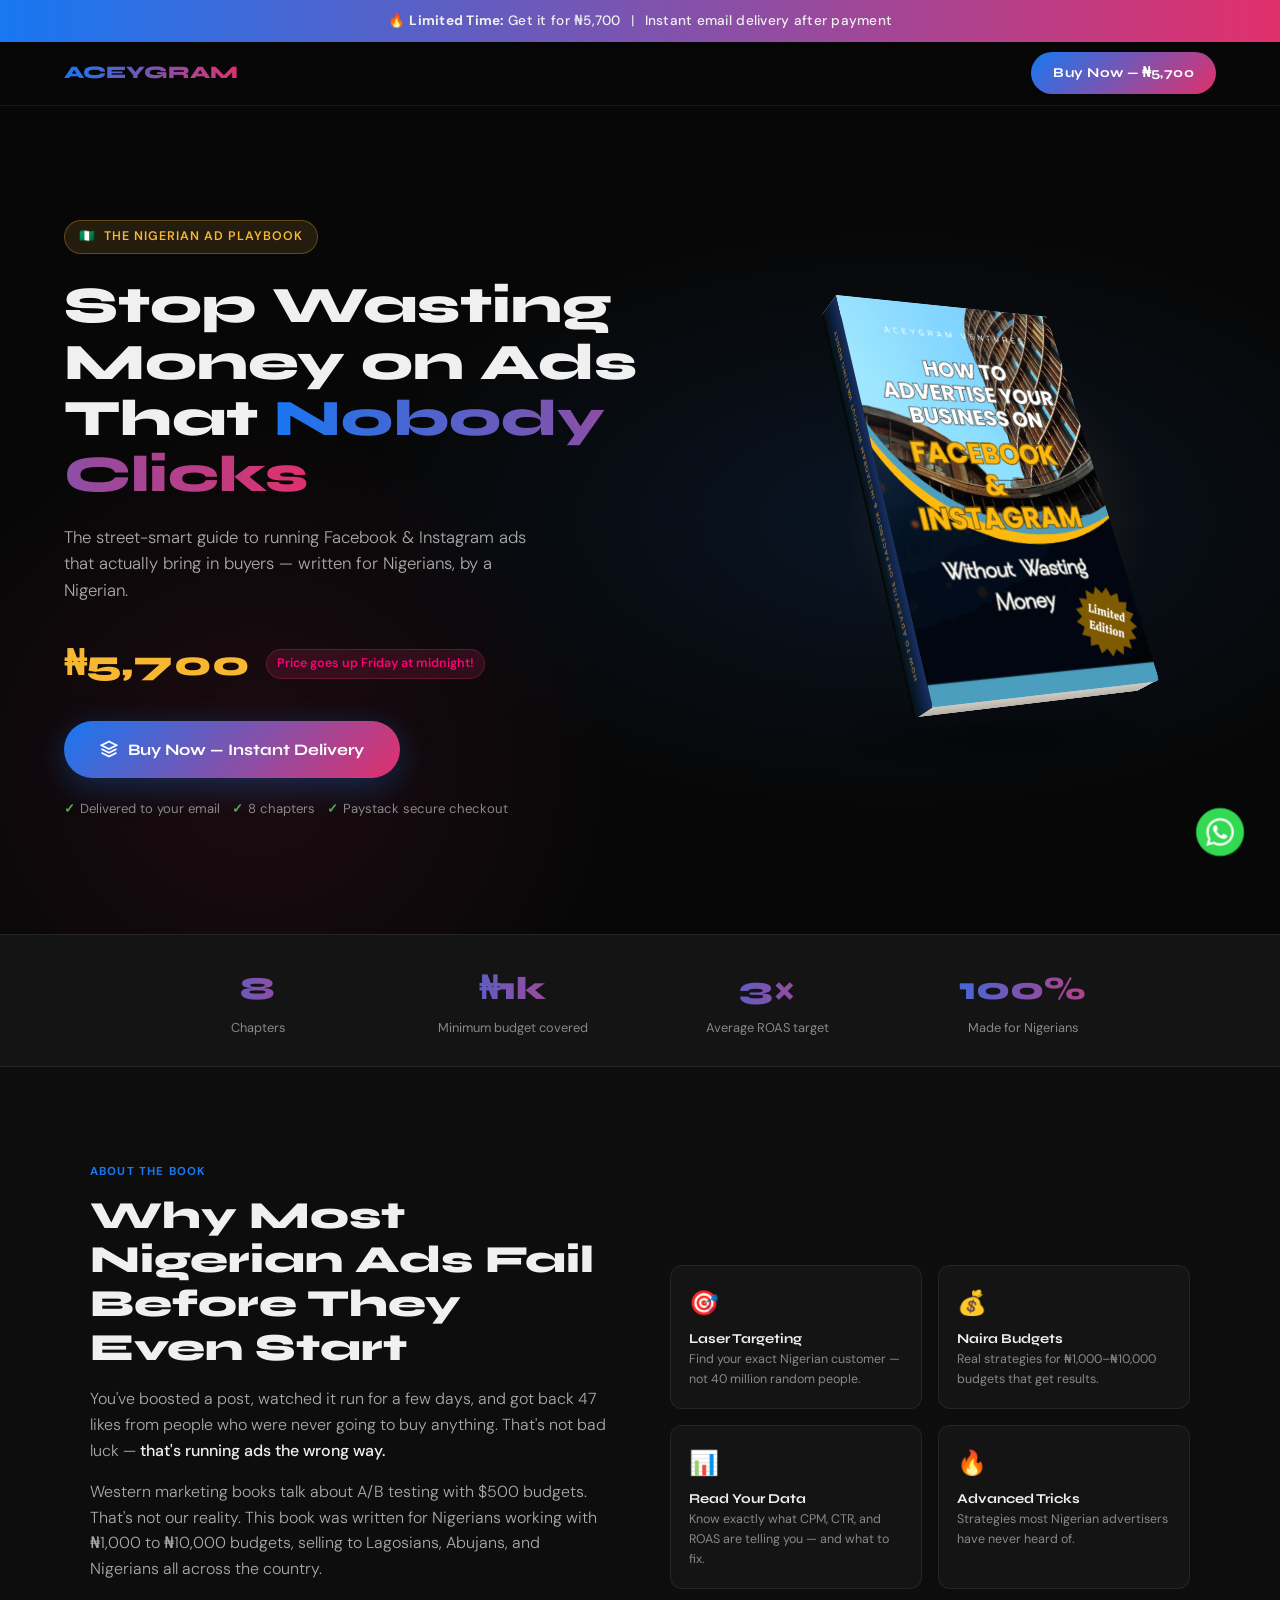
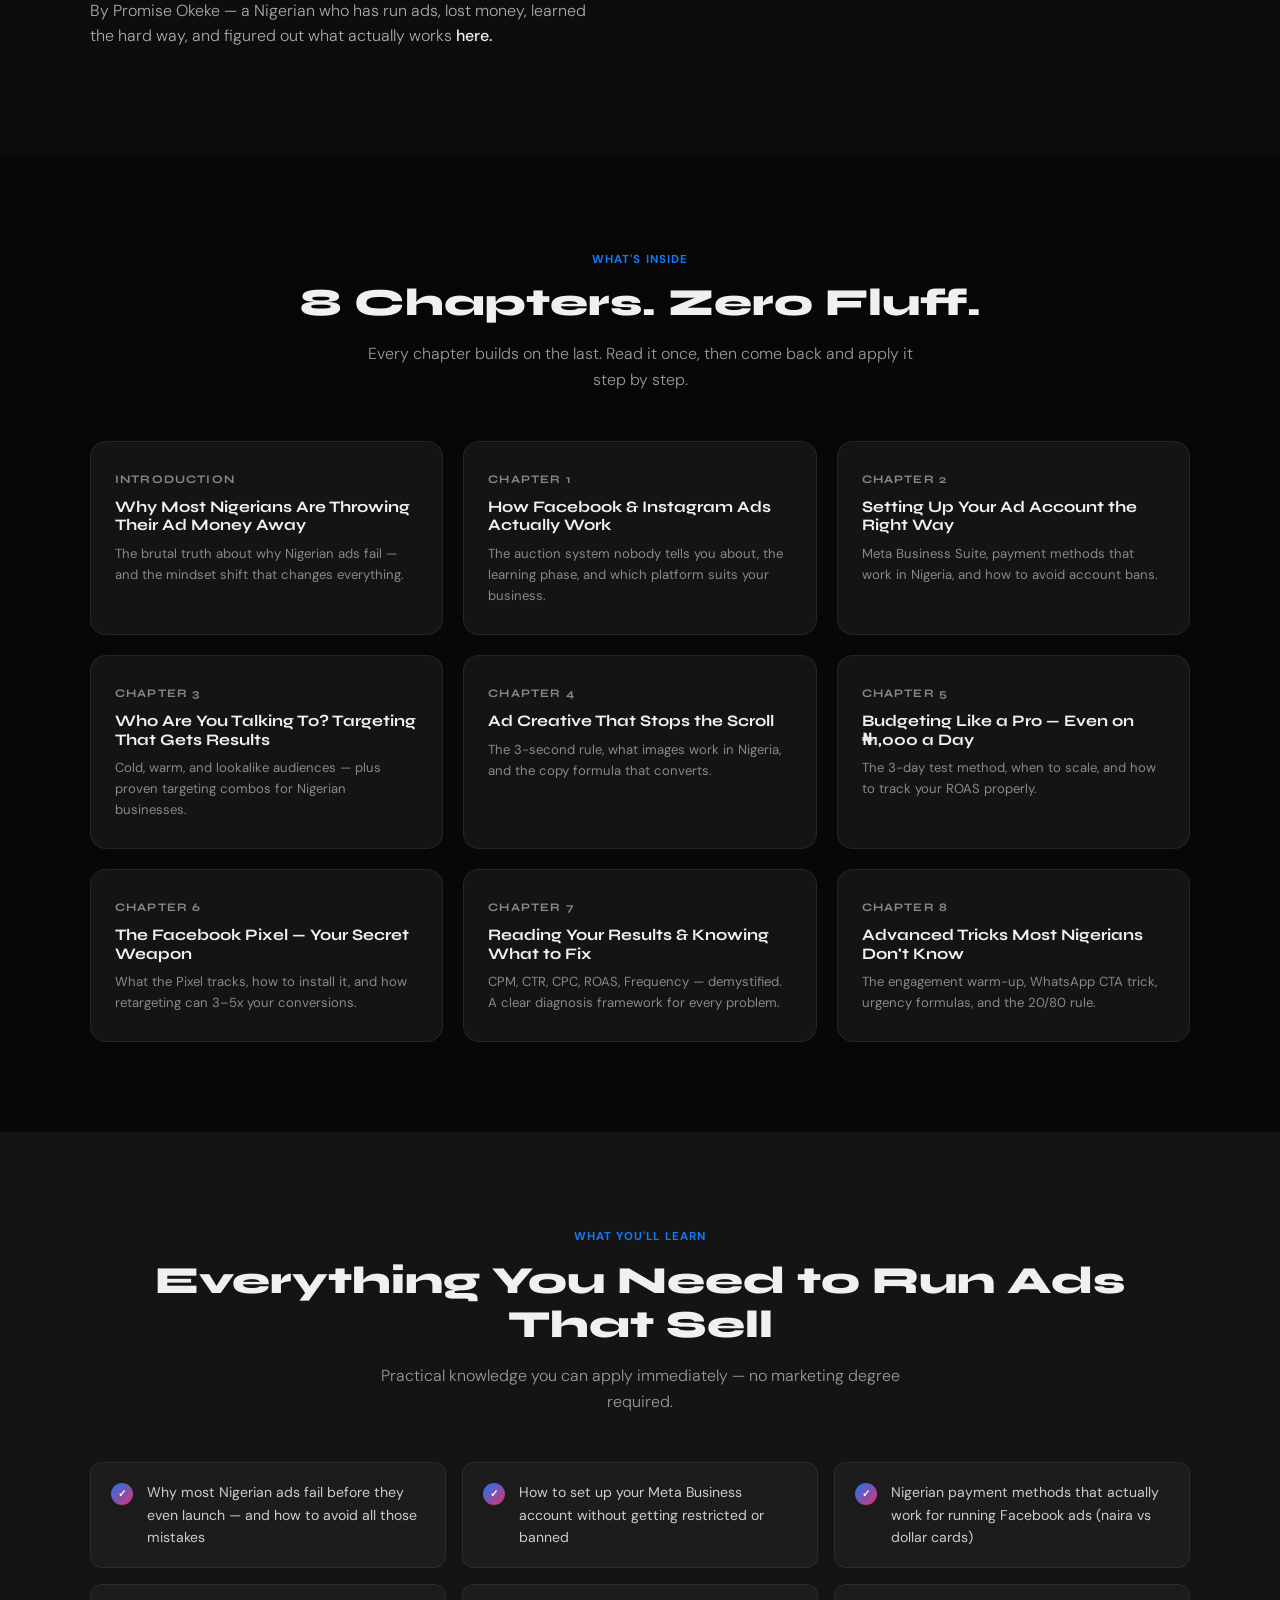
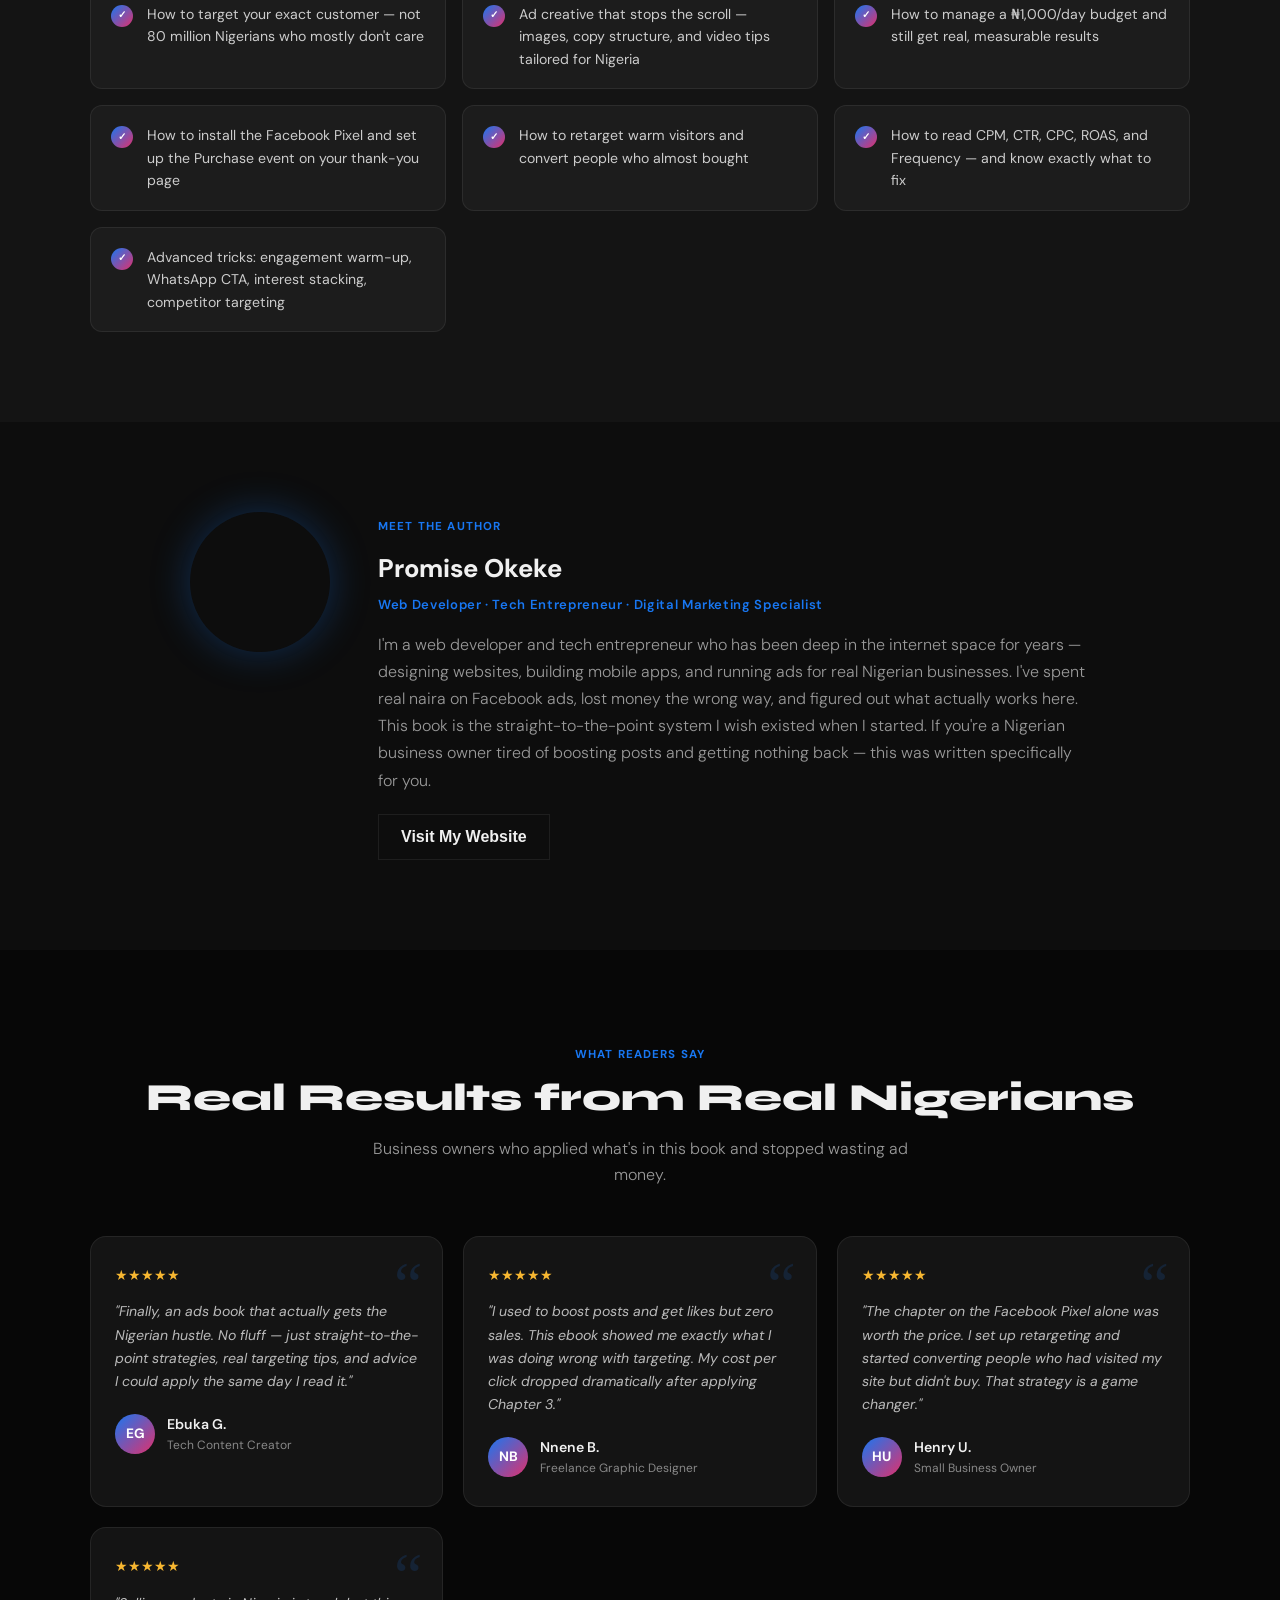
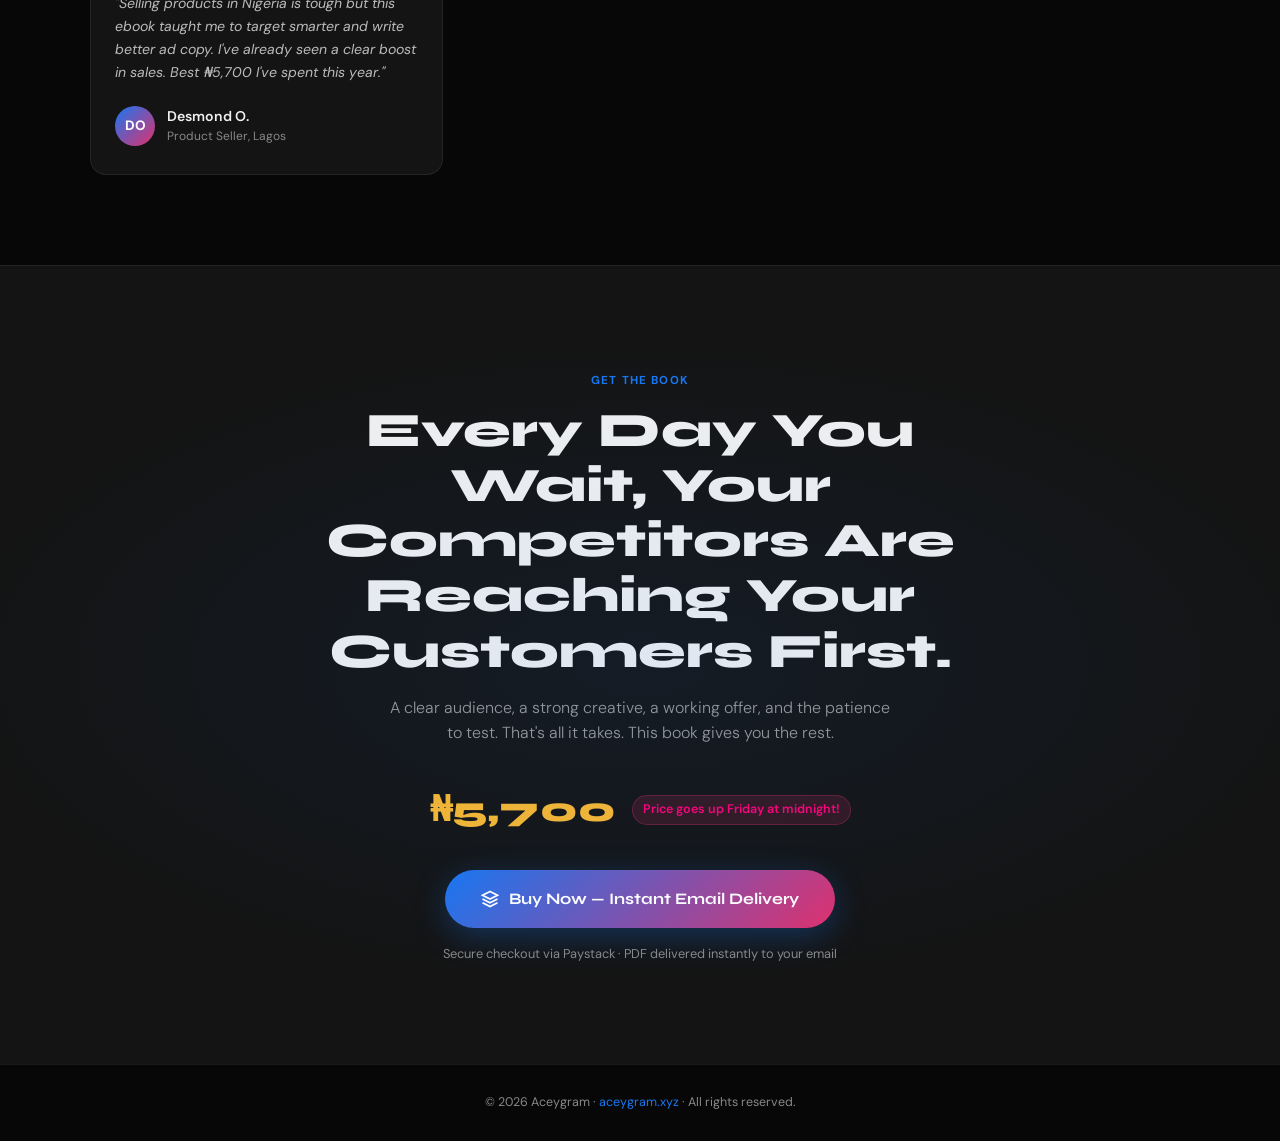
==== commit 8d31601b: "changed the price on the testimonials" ====
--- a/index.html
+++ b/index.html
@@ -277,7 +277,7 @@
     </div>
     <div class="testi-card">
       <div class="stars">★★★★★</div>
-      <p class="testi-text">"Selling products in Nigeria is tough but this ebook taught me to target smarter and write better ad copy. I've already seen a clear boost in sales. Best ₦3k I've spent this year."</p>
+      <p class="testi-text">"Selling products in Nigeria is tough but this ebook taught me to target smarter and write better ad copy. I've already seen a clear boost in sales. Best ₦5,700 I've spent this year."</p>
       <div class="testi-author">
         <div class="testi-avatar">DO</div>
         <div>
